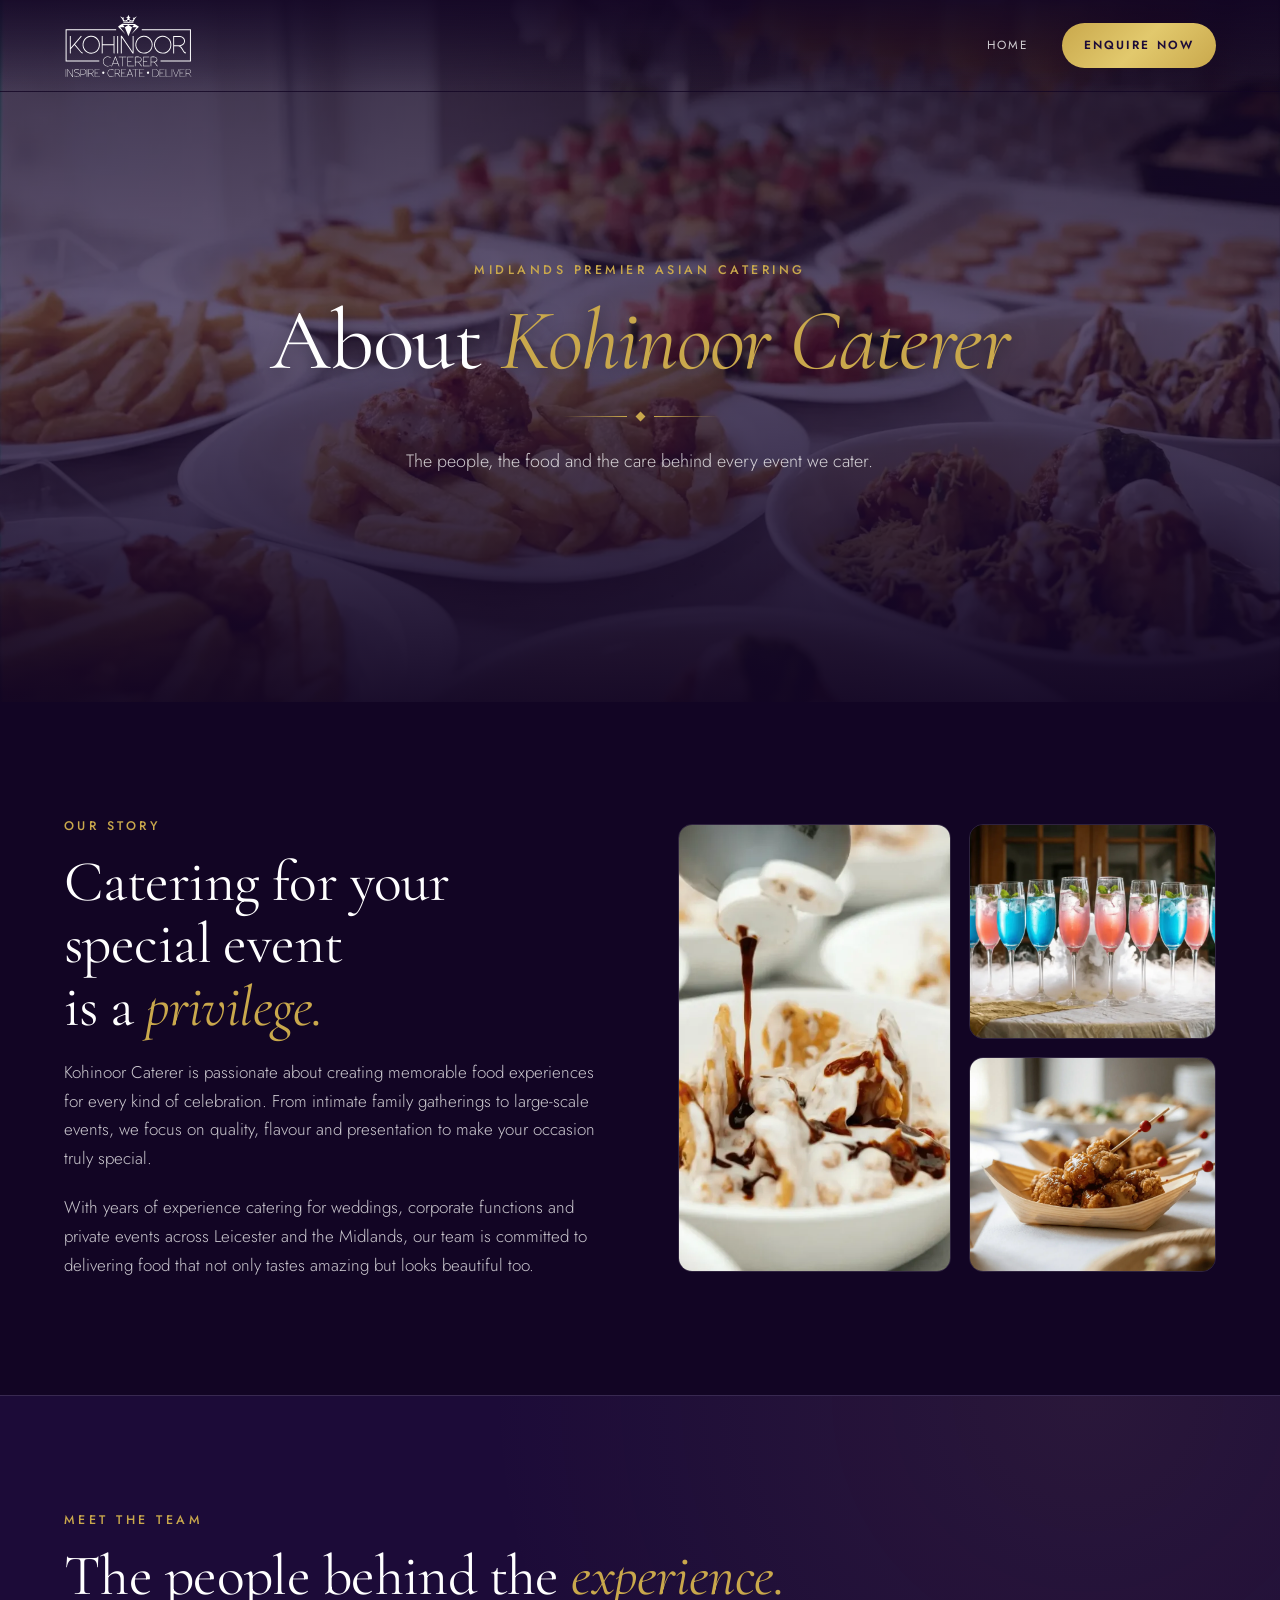
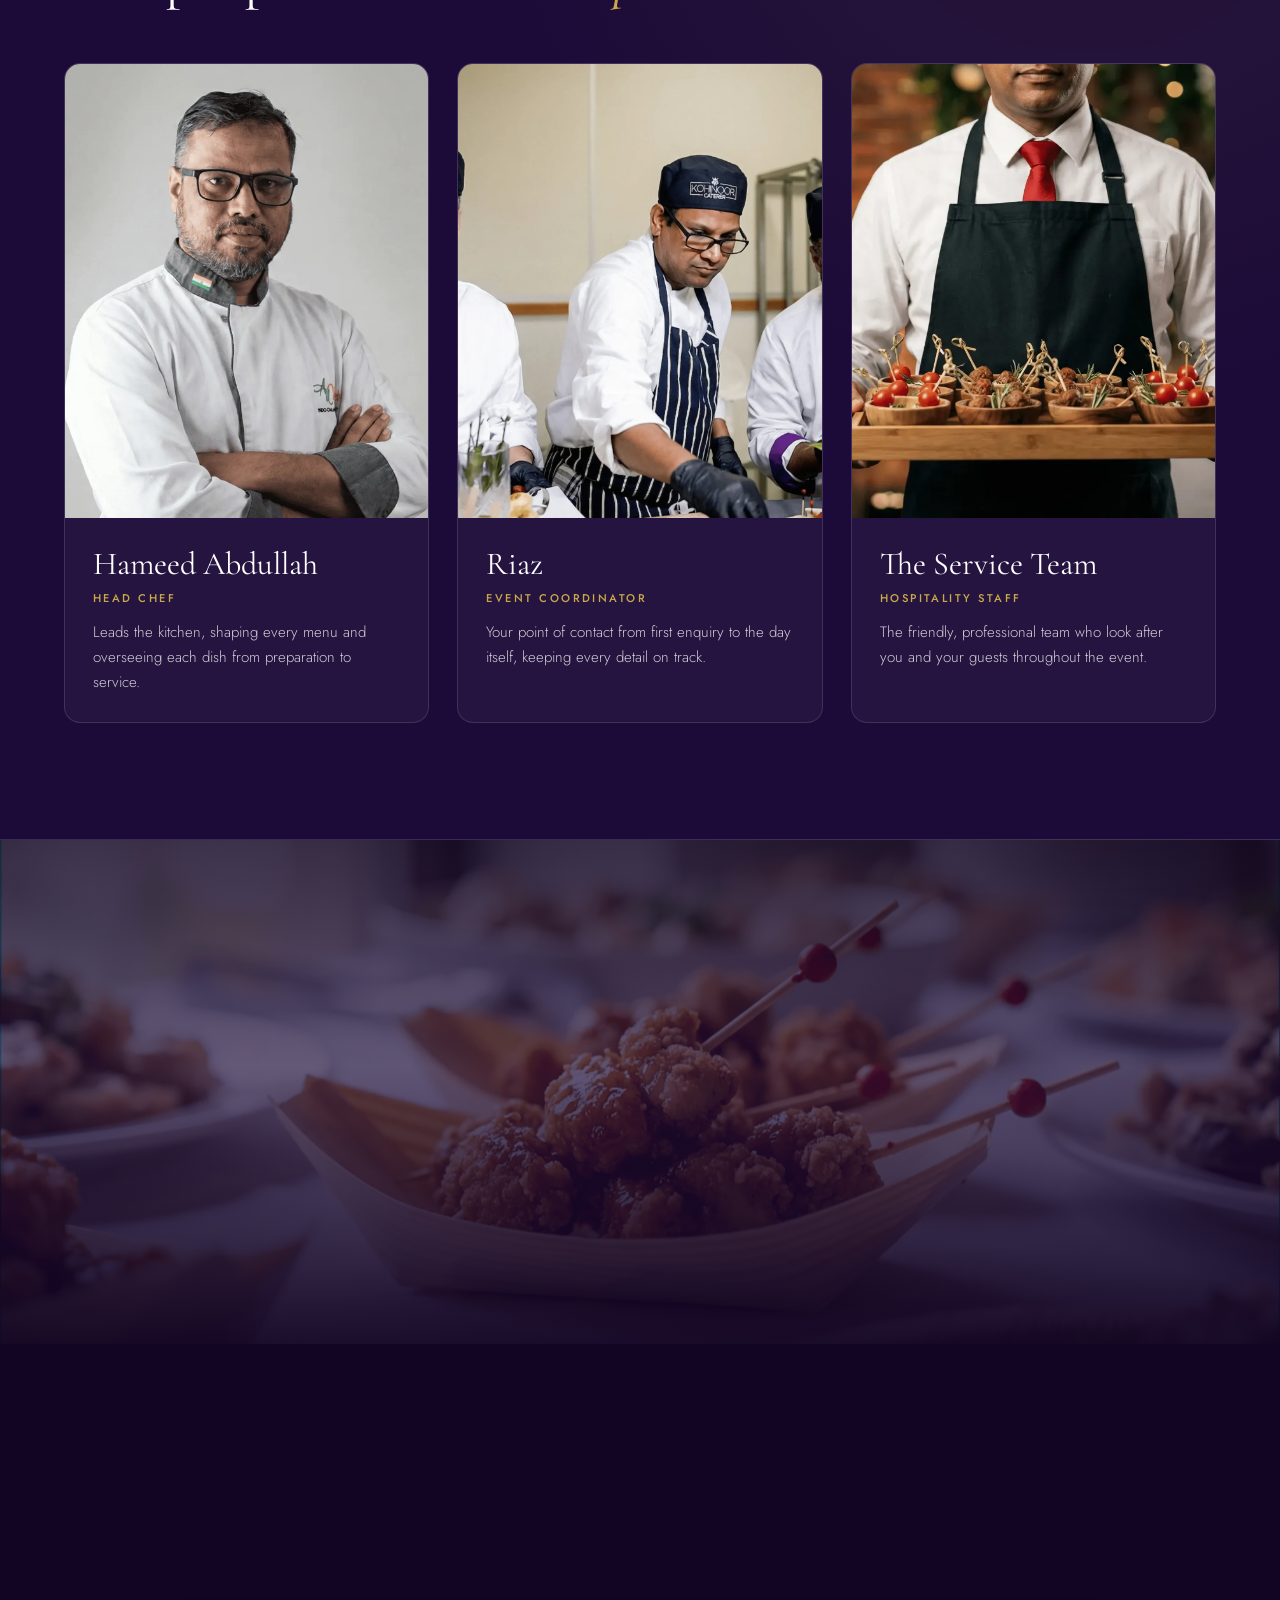
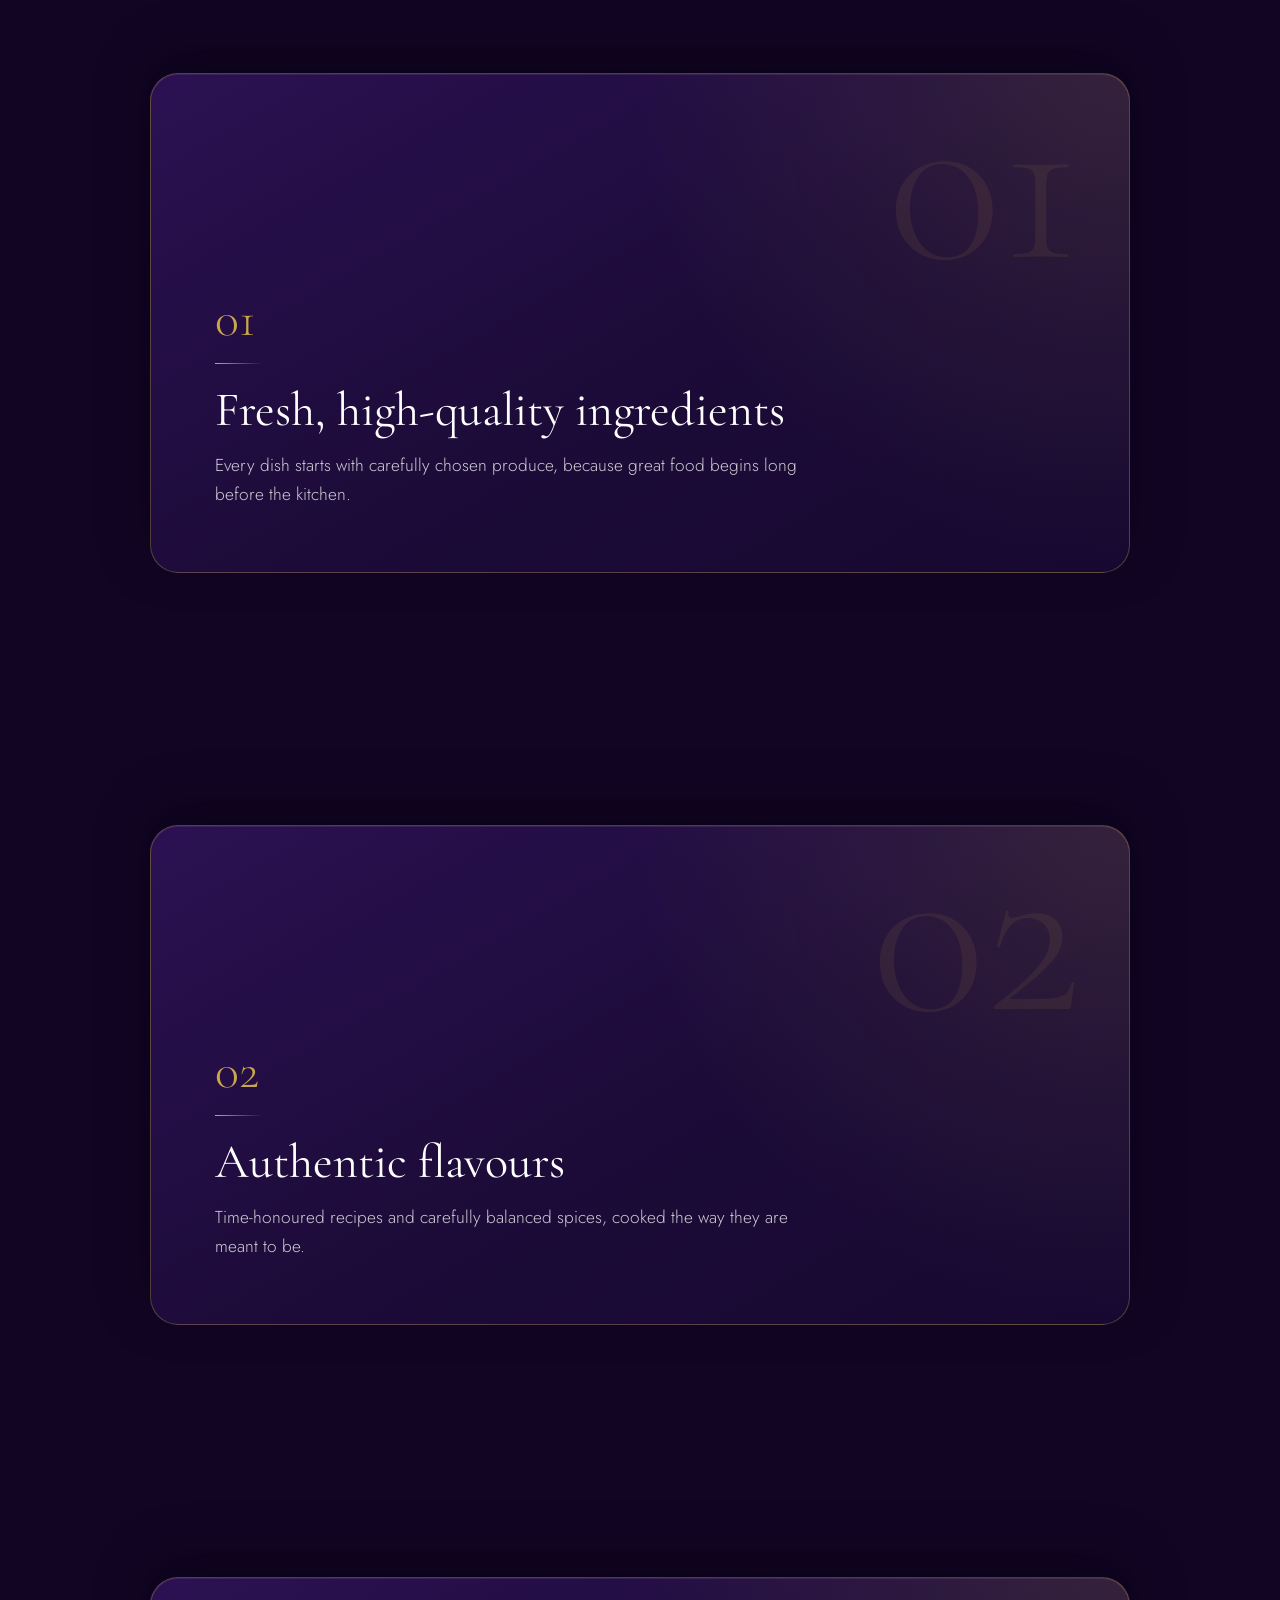
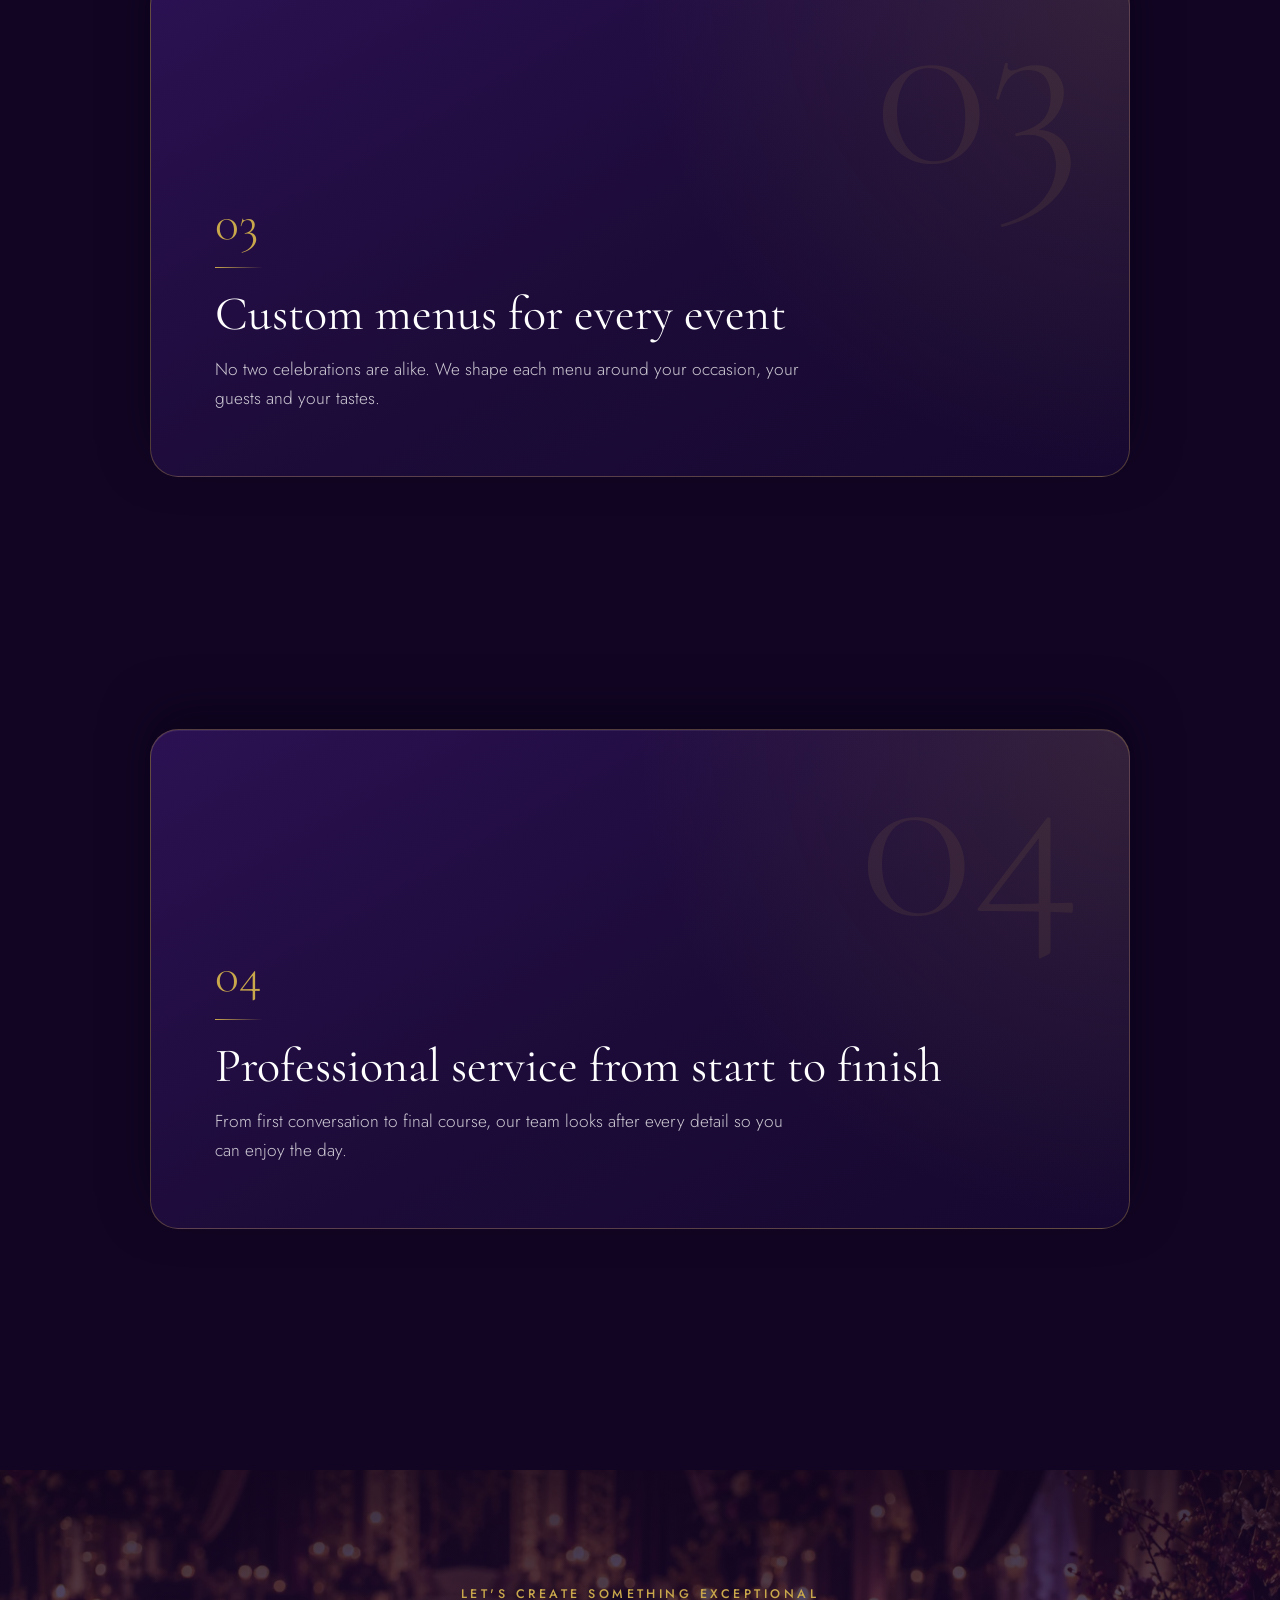
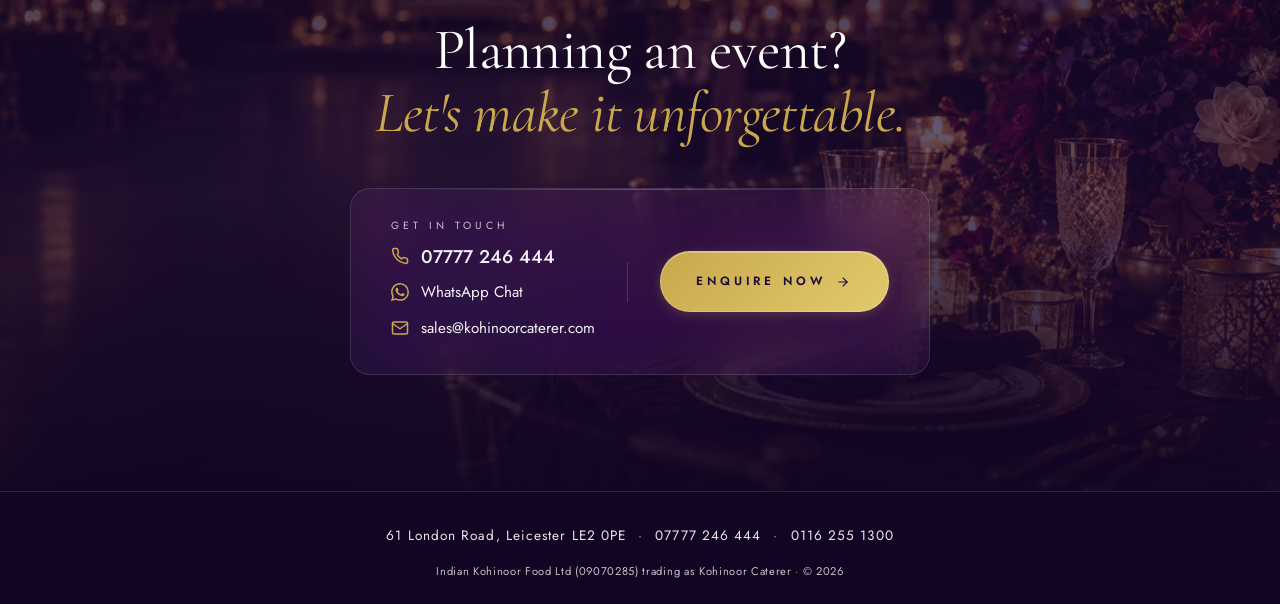
==== about.html @ 5268affe "Initial commit: Kohinoor Caterer site with About page Home holding page and About page, including th" ====
<!DOCTYPE html>
<html lang="en">

<head>
  <meta charset="UTF-8">
  <meta name="viewport" content="width=device-width, initial-scale=1.0, viewport-fit=cover">

  <!-- Primary Meta Tags -->
  <title>About Us — Kohinoor Caterer | Asian Catering in Leicester &amp; the Midlands</title>
  <meta name="description"
    content="Meet the team behind Kohinoor Caterer. Fresh ingredients, authentic flavours and professional service for weddings, private events and corporate functions across the Midlands.">
  <meta name="robots" content="index, follow">
  <meta name="theme-color" content="#1C0B38">
  <link rel="canonical" href="https://www.kohinoorcaterer.com/about.html">

  <!-- Open Graph / Social -->
  <meta property="og:title" content="About Us — Kohinoor Caterer">
  <meta property="og:description"
    content="Meet the team behind Kohinoor Caterer. Fresh ingredients, authentic flavours and professional service across the Midlands.">
  <meta property="og:type" content="website">
  <meta property="og:url" content="https://www.kohinoorcaterer.com/about.html">
  <meta property="og:image" content="https://www.kohinoorcaterer.com/assets/images/KC.png">
  <meta name="twitter:card" content="summary_large_image">

  <!-- Performance Hints -->
  <link rel="preconnect" href="https://fonts.googleapis.com">
  <link rel="preconnect" href="https://fonts.gstatic.com" crossorigin>
  <link rel="preload" href="assets/images/about/hero-buffet.webp" as="image">

  <!-- Fonts -->
  <link
    href="https://fonts.googleapis.com/css2?family=Cormorant+Garamond:ital,wght@0,300;0,400;0,500;1,300;1,400&family=Jost:wght@200;300;400;500;600&display=swap"
    rel="stylesheet">

  <!-- Favicon -->
  <link rel="icon" type="image/png" href="assets/images/KC.png">

  <!-- Stylesheet -->
  <link rel="stylesheet" href="assets/css/about.css?v=20260930-2">

  <!-- Scroll reveals only hide content when JS is available -->
  <script>document.documentElement.classList.add('js');</script>
</head>

<body>

  <a href="#main" class="skip-link">Skip to content</a>

  <!-- Header -->
  <header class="site-header">
    <a href="index.html" class="header-logo" aria-label="Kohinoor Caterer — Home">
      <img src="assets/images/KohinoorCaterer.svg" alt="Kohinoor Caterer" width="130" height="70">
    </a>
    <nav class="header-nav" aria-label="Primary">
      <a href="index.html" class="header-link">Home</a>
      <a href="#contact" class="header-cta">Enquire Now</a>
    </nav>
  </header>

  <main id="main">

    <!-- SECTION 1: Hero -->
    <section class="hero">
      <img class="section-bg" src="assets/images/about/hero-buffet.webp" alt="" width="1920" height="1072"
        fetchpriority="high">
      <div class="container hero-inner">
        <p class="eyebrow">Midlands Premier Asian Catering</p>
        <h1 class="hero-title">About <em>Kohinoor Caterer</em></h1>
        <div class="ornament" aria-hidden="true"><i></i><b></b><i></i></div>
        <p class="hero-lede">The people, the food and the care behind every event we cater.</p>
      </div>
    </section>

    <!-- SECTION 2: Our Story -->
    <section class="section story" aria-labelledby="story-title">
      <div class="container story-grid">
        <div class="story-copy reveal">
          <p class="eyebrow">Our Story</p>
          <h2 class="section-title" id="story-title">Catering for your special event is a <em>privilege.</em></h2>
          <p>
            Kohinoor Caterer is passionate about creating memorable food experiences for every kind of
            celebration. From intimate family gatherings to large-scale events, we focus on quality,
            flavour and presentation to make your occasion truly special.
          </p>
          <p>
            With years of experience catering for weddings, corporate functions and private events across
            Leicester and the Midlands, our team is committed to delivering food that not only tastes
            amazing but looks beautiful too.
          </p>
        </div>
        <div class="story-gallery reveal">
          <img class="gallery-tall" src="assets/images/about/dessert-service.webp"
            alt="Desserts being finished with sauce before service" width="1400" height="781" loading="lazy">
          <img src="assets/images/about/drinks-reception.webp"
            alt="Welcome drinks lined up for a reception" width="1200" height="670" loading="lazy">
          <img src="assets/images/IMG_4219-scaled.webp"
            alt="Canapés served in wooden boats" width="2560" height="1429" loading="lazy">
        </div>
      </div>
    </section>

    <!-- SECTION 3: Meet the Team -->
    <section class="section team" aria-labelledby="team-title">
      <div class="container">
        <div class="section-head reveal">
          <p class="eyebrow">Meet the Team</p>
          <h2 class="section-title" id="team-title">The people behind the <em>experience.</em></h2>
        </div>
        <ul class="team-grid">
          <li class="team-card reveal">
            <img src="assets/images/team/hameed-abdullah.webp" alt="Hameed Abdullah" width="1449" height="1418"
              loading="lazy">
            <div class="team-body">
              <h3>Hameed Abdullah</h3>
              <p class="team-role">Head Chef</p>
              <p>Leads the kitchen, shaping every menu and overseeing each dish from preparation to service.</p>
            </div>
          </li>
          <li class="team-card reveal">
            <img src="assets/images/team/riaz.webp" alt="Riaz with the kitchen team, plating canapés" width="2560"
              height="1429" loading="lazy">
            <div class="team-body">
              <h3>Riaz</h3>
              <p class="team-role">Event Coordinator</p>
              <p>Your point of contact from first enquiry to the day itself, keeping every detail on track.</p>
            </div>
          </li>
          <li class="team-card reveal">
            <img src="assets/images/team/service-team.webp" alt="A member of the service team carrying a tray of canapés"
              width="1400" height="781" loading="lazy">
            <div class="team-body">
              <h3>The Service Team</h3>
              <p class="team-role">Hospitality Staff</p>
              <p>The friendly, professional team who look after you and your guests throughout the event.</p>
            </div>
          </li>
        </ul>
      </div>
    </section>

    <!-- SECTION 4: Film Band -->
    <section class="film" aria-label="Our food">
      <video class="section-bg" muted loop playsinline preload="none" poster="assets/images/IMG_4219-scaled.webp"
        aria-hidden="true">
        <source src="assets/video/An-Najeebkohinoor-1.mp4" type="video/mp4">
      </video>
      <div class="container reveal">
        <p class="film-quote">Food that tastes amazing, and looks <em>beautiful</em> too.</p>
      </div>
    </section>

    <!-- SECTION 5: Our Philosophy -->
    <section class="section philosophy" aria-labelledby="philosophy-title">
      <div class="container">
        <div class="section-head reveal">
          <p class="eyebrow">Our Philosophy</p>
          <h2 class="section-title" id="philosophy-title">Four things we never <em>compromise</em> on.</h2>
        </div>
        <ol class="philosophy-stack">
          <li class="philosophy-card" data-num="01" style="--i: 0">
            <span class="philosophy-num" aria-hidden="true">01</span>
            <h3>Fresh, high-quality ingredients</h3>
            <p>Every dish starts with carefully chosen produce, because great food begins long before the kitchen.</p>
          </li>
          <li class="philosophy-card" data-num="02" style="--i: 1">
            <span class="philosophy-num" aria-hidden="true">02</span>
            <h3>Authentic flavours</h3>
            <p>Time-honoured recipes and carefully balanced spices, cooked the way they are meant to be.</p>
          </li>
          <li class="philosophy-card" data-num="03" style="--i: 2">
            <span class="philosophy-num" aria-hidden="true">03</span>
            <h3>Custom menus for every event</h3>
            <p>No two celebrations are alike. We shape each menu around your occasion, your guests and your tastes.</p>
          </li>
          <li class="philosophy-card" data-num="04" style="--i: 3">
            <span class="philosophy-num" aria-hidden="true">04</span>
            <h3>Professional service from start to finish</h3>
            <p>From first conversation to final course, our team looks after every detail so you can enjoy the day.</p>
          </li>
        </ol>
      </div>
    </section>

    <!-- SECTION 6: Call to Action -->
    <section class="cta" id="contact" aria-labelledby="cta-title">
      <img class="section-bg" src="assets/images/about/event-table.webp" alt="" width="1672" height="941"
        loading="lazy">
      <div class="container cta-inner reveal">
        <p class="eyebrow">Let's Create Something Exceptional</p>
        <h2 class="section-title" id="cta-title">Planning an event? <em>Let's make it unforgettable.</em></h2>

        <div class="cta-surface">
          <div class="cta-left">
            <span class="micro-label">GET IN TOUCH</span>
            <a href="tel:07777246444" class="cta-link cta-phone">
              <svg class="cta-icon" width="18" height="18" viewBox="0 0 24 24" fill="none" stroke="currentColor" stroke-width="2" stroke-linecap="round" stroke-linejoin="round" aria-hidden="true">
                <path d="M22 16.92v3a2 2 0 01-2.18 2 19.79 19.79 0 01-8.63-3.07 19.5 19.5 0 01-6-6 19.79 19.79 0 01-3.07-8.67A2 2 0 014.11 2h3a2 2 0 012 1.72 12.84 12.84 0 00.7 2.81 2 2 0 01-.45 2.11L8.09 9.91a16 16 0 006 6l1.27-1.27a2 2 0 012.11-.45 12.84 12.84 0 002.81.7A2 2 0 0122 16.92z"/>
              </svg>
              07777 246 444
            </a>
            <a href="https://wa.me/447777246444" target="_blank" rel="noopener noreferrer" class="cta-link">
              <svg class="cta-icon" width="18" height="18" viewBox="0 0 24 24" fill="currentColor" aria-hidden="true">
                <path d="M17.472 14.382c-.297-.149-1.758-.867-2.03-.967-.273-.099-.471-.148-.67.15-.197.297-.767.966-.94 1.164-.173.199-.347.223-.644.075-.297-.15-1.255-.463-2.39-1.475-.883-.788-1.48-1.761-1.653-2.059-.173-.297-.018-.458.13-.606.134-.133.298-.347.446-.52.149-.174.198-.298.298-.497.099-.198.05-.371-.025-.52-.075-.149-.669-1.612-.916-2.207-.242-.579-.487-.5-.669-.51-.173-.008-.371-.01-.57-.01-.198 0-.52.074-.792.372-.272.297-1.04 1.016-1.04 2.479 0 1.462 1.065 2.875 1.213 3.074.149.198 2.096 3.2 5.077 4.487.709.306 1.262.489 1.694.625.712.227 1.36.195 1.871.118.571-.085 1.758-.719 2.006-1.413.248-.694.248-1.289.173-1.413-.074-.124-.272-.198-.57-.347m-5.421 7.403h-.004a9.87 9.87 0 01-5.031-1.378l-.361-.214-3.741.982.998-3.648-.235-.374a9.86 9.86 0 01-1.51-5.26c.001-5.45 4.436-9.884 9.888-9.884 2.64 0 5.122 1.03 6.988 2.898a9.825 9.825 0 012.893 6.994c-.003 5.45-4.437 9.884-9.885 9.884m8.413-18.297A11.815 11.815 0 0012.05 0C5.495 0 .16 5.335.157 11.892c0 2.096.547 4.142 1.588 5.945L0 24l6.335-1.662c1.72.94 3.659 1.437 5.634 1.437h.005c6.558 0 11.897-5.335 11.9-11.894a11.83 11.83 0 00-3.481-8.413z"/>
              </svg>
              WhatsApp Chat
            </a>
            <a href="mailto:sales@kohinoorcaterer.com" class="cta-link cta-email">
              <svg class="cta-icon" width="18" height="18" viewBox="0 0 24 24" fill="none" stroke="currentColor" stroke-width="2" stroke-linecap="round" stroke-linejoin="round" aria-hidden="true">
                <path d="M4 4h16c1.1 0 2 .9 2 2v12c0 1.1-.9 2-2 2H4c-1.1 0-2-.9-2-2V6c0-1.1.9-2 2-2z"/>
                <polyline points="22,6 12,13 2,6"/>
              </svg>
              sales@kohinoorcaterer.com
            </a>
          </div>
          <div class="cta-separator"></div>
          <div class="cta-right">
            <a href="tel:07777246444" class="enquire-btn">
              Enquire Now
              <span class="btn-arrow">
                <svg viewBox="0 0 24 24" aria-hidden="true">
                  <line x1="5" y1="12" x2="19" y2="12" />
                  <polyline points="12 5 19 12 12 19" />
                </svg>
              </span>
            </a>
          </div>
        </div>
      </div>
    </section>

  </main>

  <!-- Footer -->
  <footer class="site-footer">
    <address class="contact-strip">
      <a href="https://maps.app.goo.gl/6rArb9ir4pgoaXaEA" target="_blank" rel="noopener">61 London Road, Leicester
        LE2 0PE</a>
      <span class="gold-dot" aria-hidden="true">·</span>
      <a href="tel:07777246444">07777 246 444</a>
      <span class="gold-dot" aria-hidden="true">·</span>
      <a href="tel:01162551300">0116 255 1300</a>
    </address>
    <p class="legal">
      Indian Kohinoor Food Ltd (09070285) trading as Kohinoor Caterer <span class="gold-dot" aria-hidden="true">·</span> &copy; 2026
    </p>
  </footer>

  <!-- App Script -->
  <script src="assets/js/about.js" defer></script>
</body>

</html>
---- assets/css/about.css ----
/* ═══════════════════════════════════════
   KOHINOOR CATERER — ABOUT PAGE
   Architecture: Fluid, normal document flow
   Shares tokens and CTA styling with style.css
   ═══════════════════════════════════════ */

:root {
  --purple: #1C0B38;
  --purple-deep: #120524;
  --gold: #C9A84C;
  --gold-light: #E2C96D;
  --white: #FFFFFF;
  --muted: rgba(255, 255, 255, 0.78);
  --hairline: rgba(255, 255, 255, 0.12);
  --sans: 'Jost', sans-serif;
  --serif: 'Cormorant Garamond', serif;

  --gutter: clamp(20px, 5vw, 64px);
  --section-space: clamp(64px, 9vw, 128px);
  --header-height: clamp(68px, 9vw, 92px);
}

*, *::before, *::after {
  margin: 0;
  padding: 0;
  box-sizing: border-box;
}

html {
  font-size: 16px;
  background-color: var(--purple-deep);
  scroll-behavior: smooth;
  scroll-padding-top: var(--header-height);
  -webkit-text-size-adjust: 100%;
}

body {
  font-family: var(--sans);
  font-weight: 300;
  line-height: 1.7;
  background-color: var(--purple-deep);
  color: var(--white);
  overflow-x: hidden;
  -webkit-font-smoothing: antialiased;
  -moz-osx-font-smoothing: grayscale;
}

img, video {
  display: block;
  max-width: 100%;
}

ul, ol {
  list-style: none;
}

a {
  color: inherit;
  text-decoration: none;
}

a:focus-visible {
  border-radius: 4px;
  outline: 2px solid var(--gold);
  outline-offset: 4px;
}

.gold-dot {
  color: var(--gold);
}

.skip-link {
  position: fixed;
  top: 8px;
  left: 8px;
  z-index: 100;
  padding: 10px 16px;
  background: var(--gold);
  color: var(--purple-deep);
  font-weight: 500;
  border-radius: 6px;
  transform: translateY(-200%);
}
.skip-link:focus {
  transform: none;
}

/* ═══════════════════════════════════════
   SHARED BUILDING BLOCKS
   ═══════════════════════════════════════ */

.container {
  width: 100%;
  max-width: calc(1180px + var(--gutter) * 2);
  margin-inline: auto;
  padding-inline: max(var(--gutter), env(safe-area-inset-left)) max(var(--gutter), env(safe-area-inset-right));
}

.section {
  padding-block: var(--section-space);
}

.eyebrow {
  font-weight: 500;
  font-size: clamp(0.66rem, 0.6rem + 0.25vw, 0.78rem);
  line-height: 1.6;
  letter-spacing: 0.28em;
  text-transform: uppercase;
  color: var(--gold);
}

.section-title {
  font-family: var(--serif);
  font-weight: 400;
  font-size: clamp(2rem, 1.3rem + 3vw, 3.6rem);
  line-height: 1.08;
  letter-spacing: -0.01em;
  margin-top: 14px;
  text-wrap: balance;
}
.section-title em,
.hero-title em,
.film-quote em {
  font-style: italic;
  color: var(--gold);
}

.section-head {
  max-width: 720px;
  margin-bottom: clamp(32px, 5vw, 56px);
}

/* Full-bleed media sitting behind a section's content */
.section-bg {
  position: absolute;
  inset: 0;
  z-index: -2;
  width: 100%;
  height: 100%;
  object-fit: cover;
}

.ornament {
  display: flex;
  justify-content: center;
  align-items: center;
  gap: 10px;
}
.ornament i {
  width: 64px;
  height: 1px;
  background: linear-gradient(90deg, transparent, var(--gold));
}
.ornament i:last-child {
  background: linear-gradient(90deg, var(--gold), transparent);
}
.ornament b {
  width: 7px;
  height: 7px;
  background: var(--gold);
  transform: rotate(45deg);
}

/* Scroll reveal — content is only hidden when JS is running */
.js .reveal {
  opacity: 0;
  transform: translateY(24px);
  transition: opacity 0.8s ease, transform 0.8s cubic-bezier(0.22, 0.61, 0.36, 1);
}
.js .reveal.is-visible {
  opacity: 1;
  transform: none;
}
.team-card:nth-child(2) { transition-delay: 0.1s; }
.team-card:nth-child(3) { transition-delay: 0.2s; }

/* ═══════════════════════════════════════
   HEADER
   ═══════════════════════════════════════ */

.site-header {
  position: fixed;
  top: 0;
  left: 0;
  z-index: 50;
  width: 100%;
  height: var(--header-height);
  padding-inline: max(var(--gutter), env(safe-area-inset-left)) max(var(--gutter), env(safe-area-inset-right));
  display: flex;
  align-items: center;
  justify-content: space-between;
  gap: 16px;
  background: linear-gradient(rgba(18, 5, 36, 0.8), transparent);
  border-bottom: 1px solid transparent;
  transition: background-color 0.4s ease, border-color 0.4s ease;
}
.site-header.scrolled {
  background-color: rgba(18, 5, 36, 0.92);
  border-bottom-color: var(--hairline);
  -webkit-backdrop-filter: blur(12px);
  backdrop-filter: blur(12px);
}

.header-logo {
  flex-shrink: 0;
}
.header-logo img {
  width: auto;
  height: calc(var(--header-height) - 24px);
  filter: brightness(0) invert(1);
}

.header-nav {
  display: flex;
  align-items: center;
  gap: clamp(14px, 3vw, 32px);
}

.header-link,
.header-cta {
  font-size: clamp(0.64rem, 0.58rem + 0.25vw, 0.74rem);
  letter-spacing: 0.18em;
  text-transform: uppercase;
  white-space: nowrap;
}

.header-link {
  font-weight: 400;
  color: rgba(255, 255, 255, 0.8);
  padding-block: 12px;
  transition: color 0.3s ease;
}
.header-link:hover {
  color: var(--gold);
}

.header-cta {
  font-weight: 600;
  padding: 12px clamp(14px, 2vw, 22px);
  border-radius: 30px;
  background: linear-gradient(135deg, var(--gold) 0%, var(--gold-light) 50%, var(--gold) 100%);
  color: var(--purple);
  transition: transform 0.3s ease, box-shadow 0.3s ease;
}
.header-cta:hover {
  transform: translateY(-2px);
  box-shadow: 0 8px 24px rgba(201, 168, 76, 0.25);
}

/* ═══════════════════════════════════════
   SECTION 1: HERO
   ═══════════════════════════════════════ */

.hero {
  position: relative;
  isolation: isolate;
  min-height: clamp(440px, 78svh, 820px);
  padding-block: calc(var(--header-height) + 40px) clamp(48px, 8vw, 96px);
  display: grid;
  place-items: center;
  text-align: center;
  overflow: hidden;
}
.hero::after,
.film::after,
.cta::after {
  content: '';
  position: absolute;
  inset: 0;
  z-index: -1;
  background: linear-gradient(
    180deg,
    rgba(18, 5, 36, 0.82) 0%,
    rgba(28, 11, 56, 0.68) 45%,
    rgba(18, 5, 36, 0.96) 100%
  );
}

.hero-title {
  font-family: var(--serif);
  font-weight: 400;
  font-size: clamp(2.5rem, 1.4rem + 5.4vw, 5.4rem);
  line-height: 1.02;
  letter-spacing: -0.015em;
  margin-block: 16px 28px;
  text-shadow: 0 4px 16px rgba(0, 0, 0, 0.4);
  text-wrap: balance;
}

.hero-lede {
  max-width: 34em;
  margin: 26px auto 0;
  font-size: clamp(0.95rem, 0.88rem + 0.35vw, 1.12rem);
  color: var(--muted);
}

/* ═══════════════════════════════════════
   SECTION 2: OUR STORY
   ═══════════════════════════════════════ */

.story-grid {
  display: grid;
  gap: clamp(40px, 6vw, 88px);
  align-items: center;
}

.story-copy p:not(.eyebrow) {
  max-width: 34em;
  margin-top: 20px;
  font-size: clamp(0.95rem, 0.9rem + 0.25vw, 1.06rem);
  color: var(--muted);
}

.story-gallery {
  display: grid;
  grid-template-columns: 1.1fr 1fr;
  grid-template-rows: 1fr 1fr;
  gap: clamp(10px, 1.6vw, 18px);
  aspect-ratio: 6 / 5;
  width: 100%;
  max-width: 620px;
  margin-inline: auto;
}
.story-gallery img {
  width: 100%;
  height: 100%;
  min-height: 0;
  object-fit: cover;
  border-radius: 14px;
  border: 1px solid var(--hairline);
}
.story-gallery .gallery-tall {
  grid-row: span 2;
}

@media (min-width: 900px) {
  .story-grid {
    grid-template-columns: minmax(0, 1fr) minmax(0, 1fr);
  }
  .story-gallery {
    margin-inline: 0 auto;
    justify-self: end;
  }
}

/* ═══════════════════════════════════════
   SECTION 3: MEET THE TEAM
   ═══════════════════════════════════════ */

.team {
  background:
    radial-gradient(circle at 85% 0%, rgba(201, 168, 76, 0.08), transparent 40%),
    var(--purple);
  border-block: 1px solid var(--hairline);
}

.team-grid {
  display: grid;
  gap: clamp(16px, 2.4vw, 28px);
  max-width: 440px;
  margin-inline: auto;
}

.team-card {
  display: flex;
  flex-direction: column;
  background: rgba(255, 255, 255, 0.04);
  border: 1px solid var(--hairline);
  border-radius: 16px;
  overflow: hidden;
}
.team-card img {
  width: 100%;
  height: auto;
  aspect-ratio: 4 / 3;
  object-fit: cover;
  object-position: center 22%;
}

.team-body {
  padding: clamp(18px, 2.4vw, 28px);
}
.team-body h3 {
  font-family: var(--serif);
  font-weight: 400;
  font-size: clamp(1.5rem, 1.2rem + 1vw, 2rem);
  line-height: 1.15;
}
.team-role {
  margin-top: 6px;
  font-weight: 500;
  font-size: 0.7rem;
  letter-spacing: 0.22em;
  text-transform: uppercase;
  color: var(--gold);
}
.team-body p:last-child {
  margin-top: 12px;
  font-size: 0.94rem;
  line-height: 1.65;
  color: var(--muted);
}

@media (min-width: 760px) {
  .team-grid {
    grid-template-columns: repeat(3, minmax(0, 1fr));
    max-width: none;
  }
  .team-card img {
    aspect-ratio: 4 / 5;
  }
}

/* ═══════════════════════════════════════
   SECTION 4: FILM BAND
   ═══════════════════════════════════════ */

.film {
  position: relative;
  isolation: isolate;
  min-height: clamp(300px, 56svh, 600px);
  padding-block: clamp(56px, 8vw, 96px);
  display: grid;
  place-items: center;
  text-align: center;
  overflow: hidden;
}

.film-quote {
  max-width: 17em;
  margin-inline: auto;
  font-family: var(--serif);
  font-weight: 300;
  font-size: clamp(1.8rem, 1.1rem + 3.2vw, 3.8rem);
  line-height: 1.12;
  text-shadow: 0 4px 16px rgba(0, 0, 0, 0.45);
  text-wrap: balance;
}

/* ═══════════════════════════════════════
   SECTION 5: OUR PHILOSOPHY
   ═══════════════════════════════════════ */

/* Stacked cards: each card pins below the header while the next one
   slides up over it. Pinning is pure CSS sticky; about.js only adds the
   depth (scale + dim) on the cards underneath. */
.philosophy-stack {
  --card-height: clamp(300px, 58svh, 500px);
  --card-peek: 14px;
  max-width: 980px;
  margin-inline: auto;
  padding-bottom: 14svh; /* Holds the final card briefly before release */
}

.philosophy-card {
  position: sticky;
  top: calc(
    var(--header-height)
    + (100svh - var(--header-height) - var(--card-height)) / 2
    - var(--card-peek) * 1.5
    + var(--i) * var(--card-peek)
  );
  min-height: var(--card-height);
  margin-bottom: 28svh;
  padding: clamp(26px, 5vw, 64px);
  display: flex;
  flex-direction: column;
  justify-content: flex-end;
  overflow: hidden;
  isolation: isolate;
  background:
    radial-gradient(circle at 100% 0%, rgba(201, 168, 76, 0.14), transparent 45%),
    linear-gradient(150deg, #2B1152 0%, var(--purple) 55%, #160830 100%);
  border: 1px solid rgba(201, 168, 76, 0.32);
  border-radius: clamp(18px, 2.4vw, 28px);
  box-shadow:
    0 -18px 48px rgba(8, 2, 18, 0.55),
    inset 0 1px 0 rgba(255, 255, 255, 0.08);
  transform: scale(var(--scale, 1));
  transform-origin: center top;
}
.philosophy-card:last-child {
  margin-bottom: 0;
}

/* Oversized numeral watermark */
.philosophy-card::before {
  content: attr(data-num);
  position: absolute;
  z-index: -1;
  top: clamp(-18px, -1vw, -6px);
  right: clamp(16px, 4vw, 48px);
  font-family: var(--serif);
  font-weight: 300;
  font-size: clamp(7rem, 4rem + 14vw, 15rem);
  line-height: 1;
  color: rgba(201, 168, 76, 0.09);
  pointer-events: none;
}

/* Dims a card as later cards stack on top of it */
.philosophy-card::after {
  content: '';
  position: absolute;
  inset: 0;
  background: var(--purple-deep);
  opacity: var(--dim, 0);
  pointer-events: none;
}

.philosophy-num {
  display: block;
  font-family: var(--serif);
  font-weight: 300;
  font-size: clamp(2.4rem, 2rem + 1.4vw, 3.2rem);
  line-height: 1;
  color: var(--gold);
}
.philosophy-num::after {
  content: '';
  display: block;
  width: 48px;
  height: 1px;
  margin-top: 18px;
  background: linear-gradient(90deg, var(--gold), transparent);
}
.philosophy-card h3 {
  max-width: 16em;
  margin-top: 20px;
  font-family: var(--serif);
  font-weight: 400;
  font-size: clamp(1.7rem, 1.1rem + 2.6vw, 3rem);
  line-height: 1.1;
  text-wrap: balance;
}
.philosophy-card p {
  max-width: 34em;
  margin-top: 14px;
  font-size: clamp(0.95rem, 0.9rem + 0.25vw, 1.08rem);
  line-height: 1.65;
  color: var(--muted);
}

/* Short viewports and reduced motion: plain stacked cards, no pinning */
@media (max-height: 520px), (prefers-reduced-motion: reduce) {
  .philosophy-stack {
    padding-bottom: 0;
  }
  .philosophy-card {
    position: relative;
    top: auto;
    min-height: 0;
    margin-bottom: 20px;
    transform: none;
    box-shadow: inset 0 1px 0 rgba(255, 255, 255, 0.08);
  }
  .philosophy-card::after {
    display: none;
  }
}

/* ═══════════════════════════════════════
   SECTION 6: CALL TO ACTION
   ═══════════════════════════════════════ */

.cta {
  position: relative;
  isolation: isolate;
  padding-block: var(--section-space);
  text-align: center;
  overflow: hidden;
}

.cta-inner {
  display: flex;
  flex-direction: column;
  align-items: center;
}
.cta .section-title {
  max-width: 16em;
  margin-bottom: clamp(28px, 4vw, 44px);
}
.cta .section-title em {
  display: block;
}

/* Liquid glass surface — mirrors the home page CTA */
.cta-surface {
  background: rgba(255, 255, 255, 0.04);
  -webkit-backdrop-filter: blur(24px) saturate(180%);
  backdrop-filter: blur(24px) saturate(180%);
  border: 0.5px solid rgba(255, 255, 255, 0.12);
  border-radius: 20px;
  padding: 28px 40px;
  display: flex;
  align-items: center;
  gap: 32px;
  position: relative;
  overflow: hidden;
  max-width: 100%;
}
.cta-surface::before {
  content: '';
  position: absolute;
  top: 0;
  left: 10%;
  width: 80%;
  height: 1px;
  background: linear-gradient(90deg, transparent, rgba(255, 255, 255, 0.25), transparent);
}

.cta-left {
  display: flex;
  flex-direction: column;
  align-items: flex-start;
  text-align: left;
  min-width: 0;
}
.micro-label {
  font-weight: 400;
  font-size: 0.65rem;
  letter-spacing: 0.38em;
  color: rgba(255, 255, 255, 0.75);
  margin-bottom: 4px;
}
.cta-link {
  font-weight: 400;
  font-size: 0.95rem;
  color: rgba(255, 255, 255, 0.95);
  display: flex;
  align-items: center;
  gap: 12px;
  min-height: 36px;
  max-width: 100%;
  overflow-wrap: anywhere;
  transition: color 0.3s cubic-bezier(0.4, 0, 0.2, 1);
}
.cta-phone {
  font-size: 1.15rem;
  font-weight: 500;
}
.cta-icon {
  flex: 0 0 18px;
  width: 18px;
  height: 18px;
  color: var(--gold);
  transition: transform 0.3s ease;
}
.cta-link:hover {
  color: var(--gold);
}
.cta-link:hover .cta-icon {
  transform: scale(1.15) rotate(5deg);
}

.cta-separator {
  flex-shrink: 0;
  width: 1px;
  height: 40px;
  background: rgba(255, 255, 255, 0.15);
}

.enquire-btn {
  background: linear-gradient(135deg, var(--gold) 0%, var(--gold-light) 50%, var(--gold) 100%);
  background-size: 200% 200%;
  color: var(--purple);
  font-weight: 600;
  font-size: 0.75rem;
  letter-spacing: 0.32em;
  text-transform: uppercase;
  white-space: nowrap;
  padding: 1.2rem 2.4rem 1.2rem 2.2rem;
  border-radius: 30px;
  display: inline-flex;
  align-items: center;
  gap: 10px;
  border: 1px solid rgba(255, 255, 255, 0.2);
  box-shadow:
    0 2px 8px rgba(201, 168, 76, 0.15),
    0 4px 16px rgba(201, 168, 76, 0.1),
    inset 0 1px 0 rgba(255, 255, 255, 0.25);
  transition:
    box-shadow 0.5s cubic-bezier(0.25, 0.46, 0.45, 0.94),
    transform 0.5s cubic-bezier(0.25, 0.46, 0.45, 0.94),
    background-position 0.6s ease;
}
.enquire-btn .btn-arrow {
  display: inline-flex;
  transition: transform 0.4s cubic-bezier(0.34, 1.56, 0.64, 1);
}
.enquire-btn .btn-arrow svg {
  width: 14px;
  height: 14px;
  fill: none;
  stroke: var(--purple);
  stroke-width: 2;
  stroke-linecap: round;
  stroke-linejoin: round;
}
.enquire-btn:hover {
  transform: translateY(-3px) scale(1.02);
  background-position: 100% 0;
  box-shadow:
    0 4px 12px rgba(201, 168, 76, 0.25),
    0 8px 25px rgba(201, 168, 76, 0.2),
    0 16px 48px rgba(201, 168, 76, 0.15),
    inset 0 1px 0 rgba(255, 255, 255, 0.3);
}
.enquire-btn:hover .btn-arrow {
  transform: translateX(4px);
}

@media (max-width: 767px) {
  .cta-surface {
    flex-direction: column;
    width: 100%;
    max-width: 400px;
    padding: 28px 20px;
    gap: 22px;
  }
  .cta-left {
    align-items: center;
    text-align: center;
  }
  .cta-separator {
    width: 60px;
    height: 1px;
  }
}

/* ═══════════════════════════════════════
   FOOTER
   ═══════════════════════════════════════ */

.site-footer {
  padding: 28px max(var(--gutter), env(safe-area-inset-right)) calc(24px + env(safe-area-inset-bottom)) max(var(--gutter), env(safe-area-inset-left));
  text-align: center;
  border-top: 1px solid var(--hairline);
}

.contact-strip {
  font-style: normal;
  font-weight: 400;
  font-size: 0.85rem;
  letter-spacing: 0.08em;
  color: rgba(255, 255, 255, 0.9);
  display: flex;
  flex-wrap: wrap;
  align-items: center;
  justify-content: center;
  gap: 6px 12px;
}
.contact-strip a {
  padding-block: 4px;
  transition: color 0.2s ease;
}
.contact-strip a:hover {
  color: var(--gold);
}

.legal {
  margin-top: 12px;
  font-weight: 400;
  font-size: 0.7rem;
  line-height: 1.5;
  letter-spacing: 0.06em;
  color: rgba(255, 255, 255, 0.75);
}

@media (max-width: 599px) {
  .contact-strip {
    flex-direction: column;
  }
  .contact-strip .gold-dot {
    display: none;
  }
}

@media (prefers-reduced-motion: reduce) {
  *, *::before, *::after {
    animation-duration: 0.01ms !important;
    animation-iteration-count: 1 !important;
    transition-duration: 0.01ms !important;
    scroll-behavior: auto !important;
  }
}
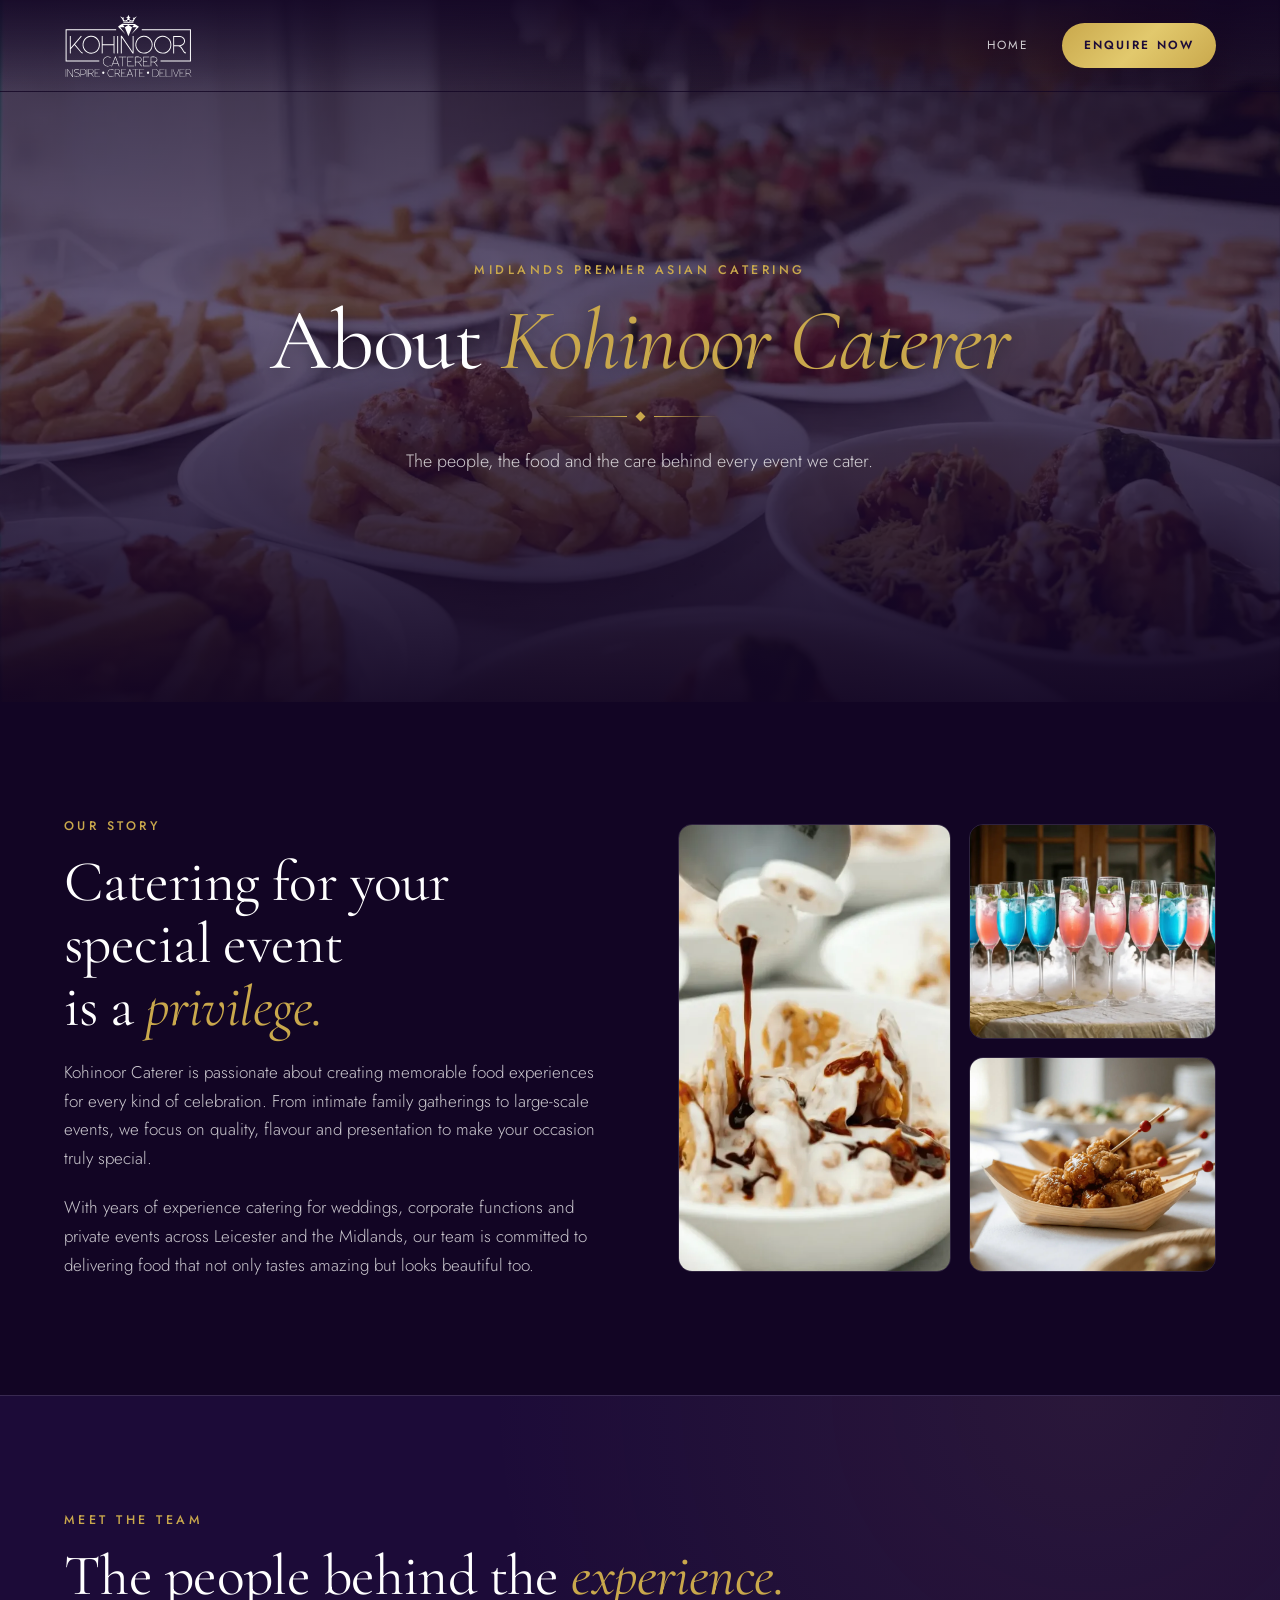
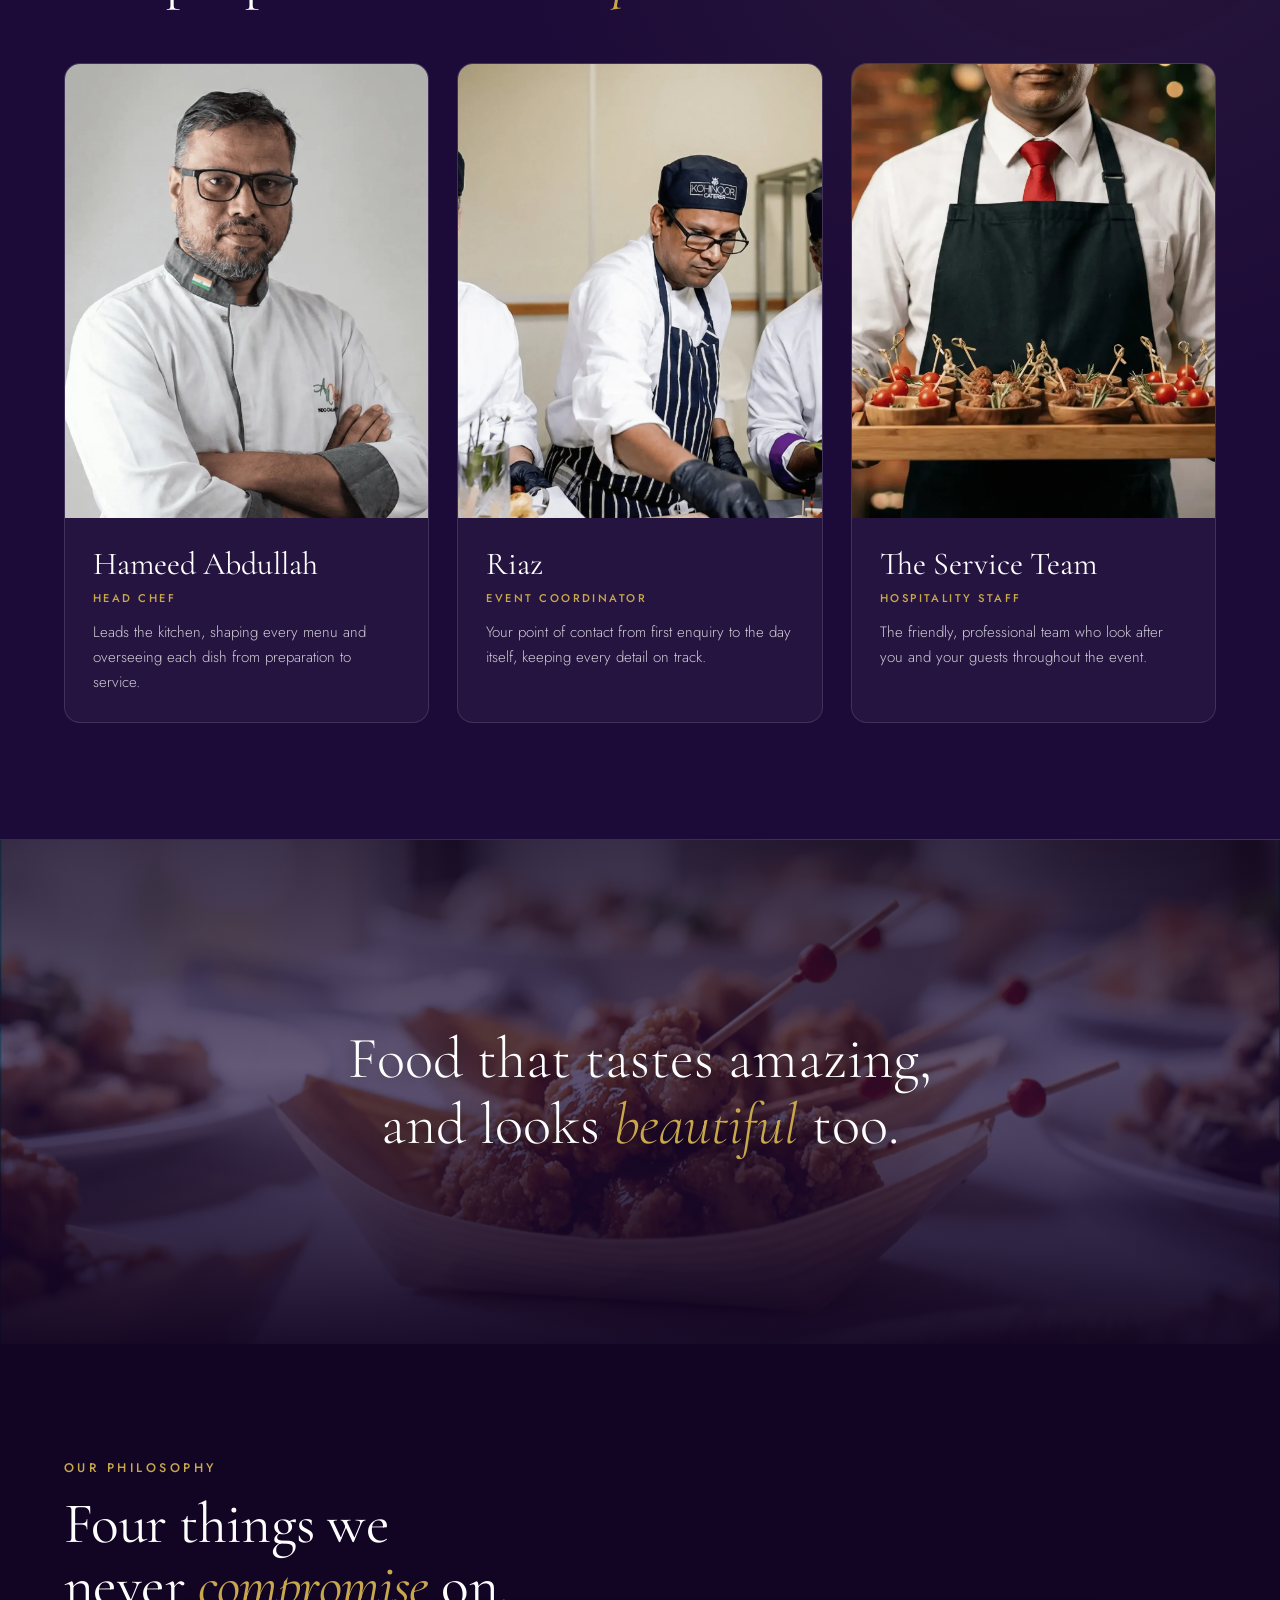
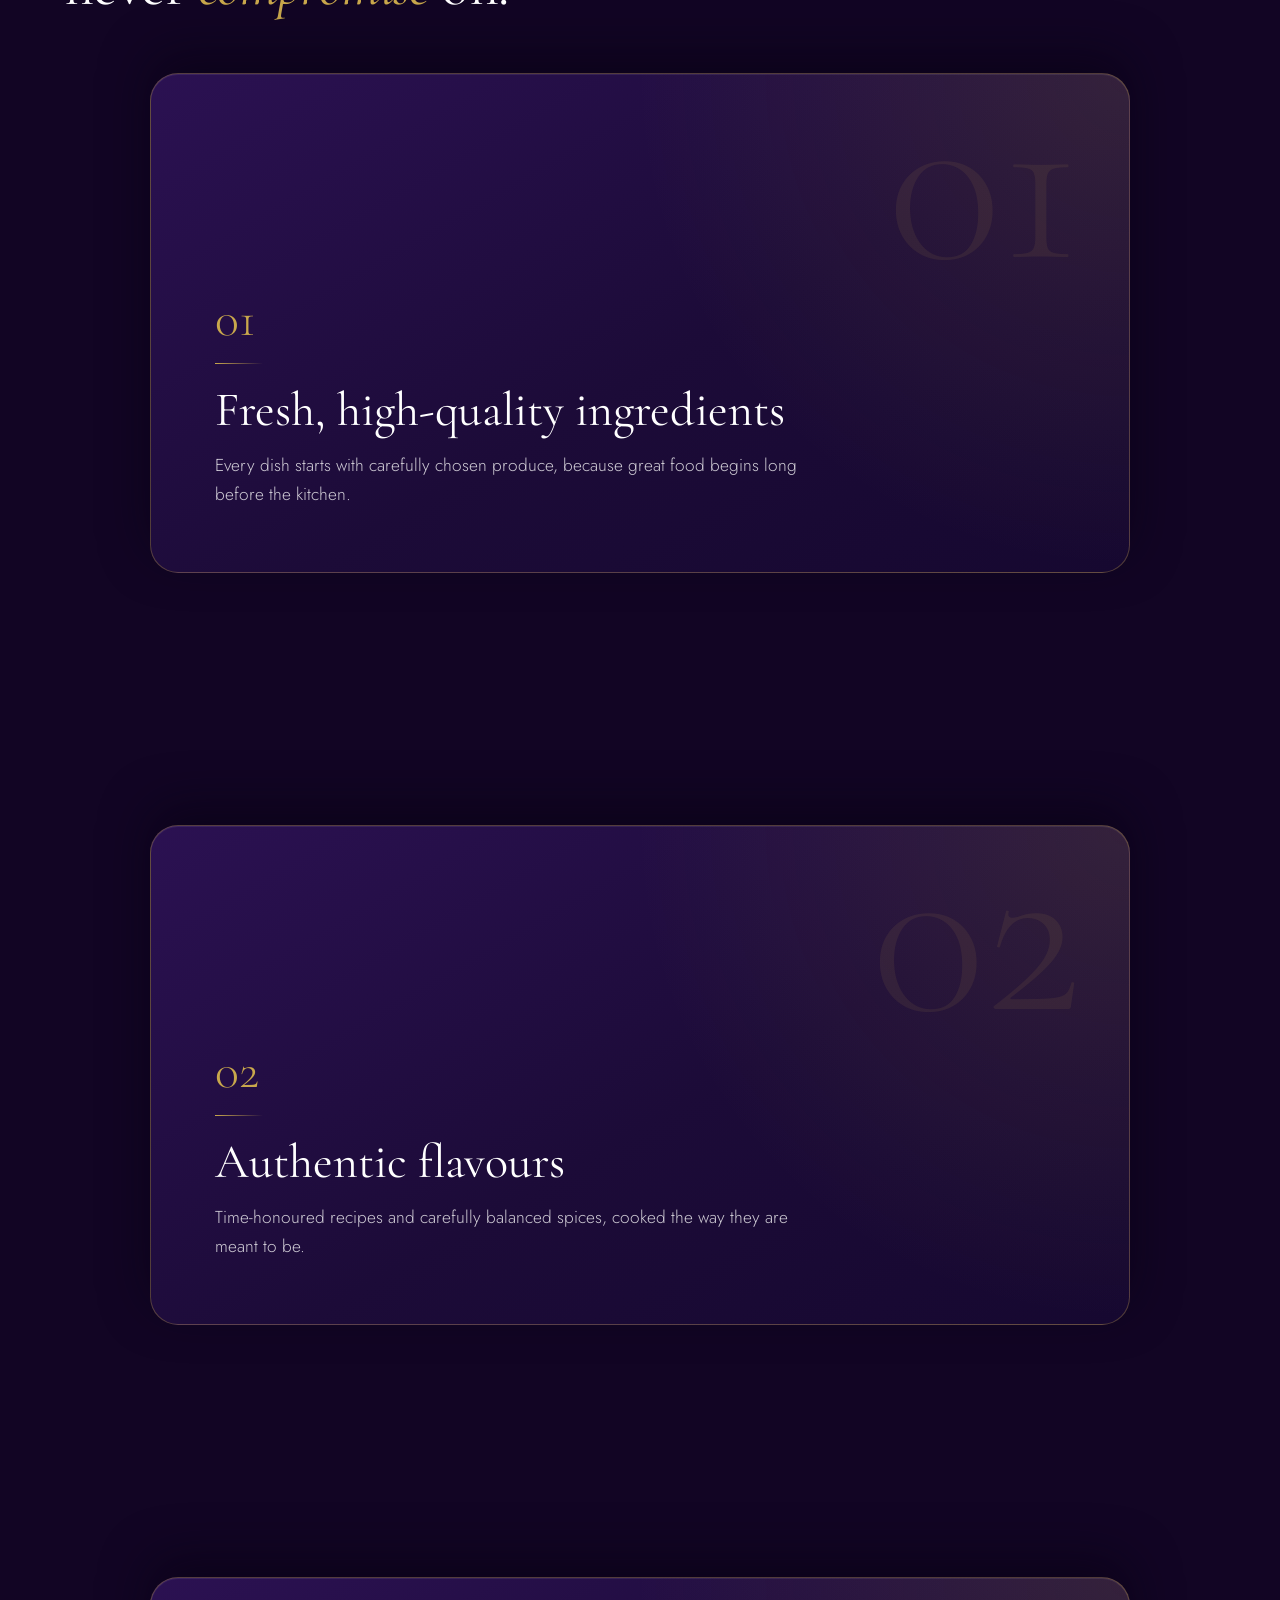
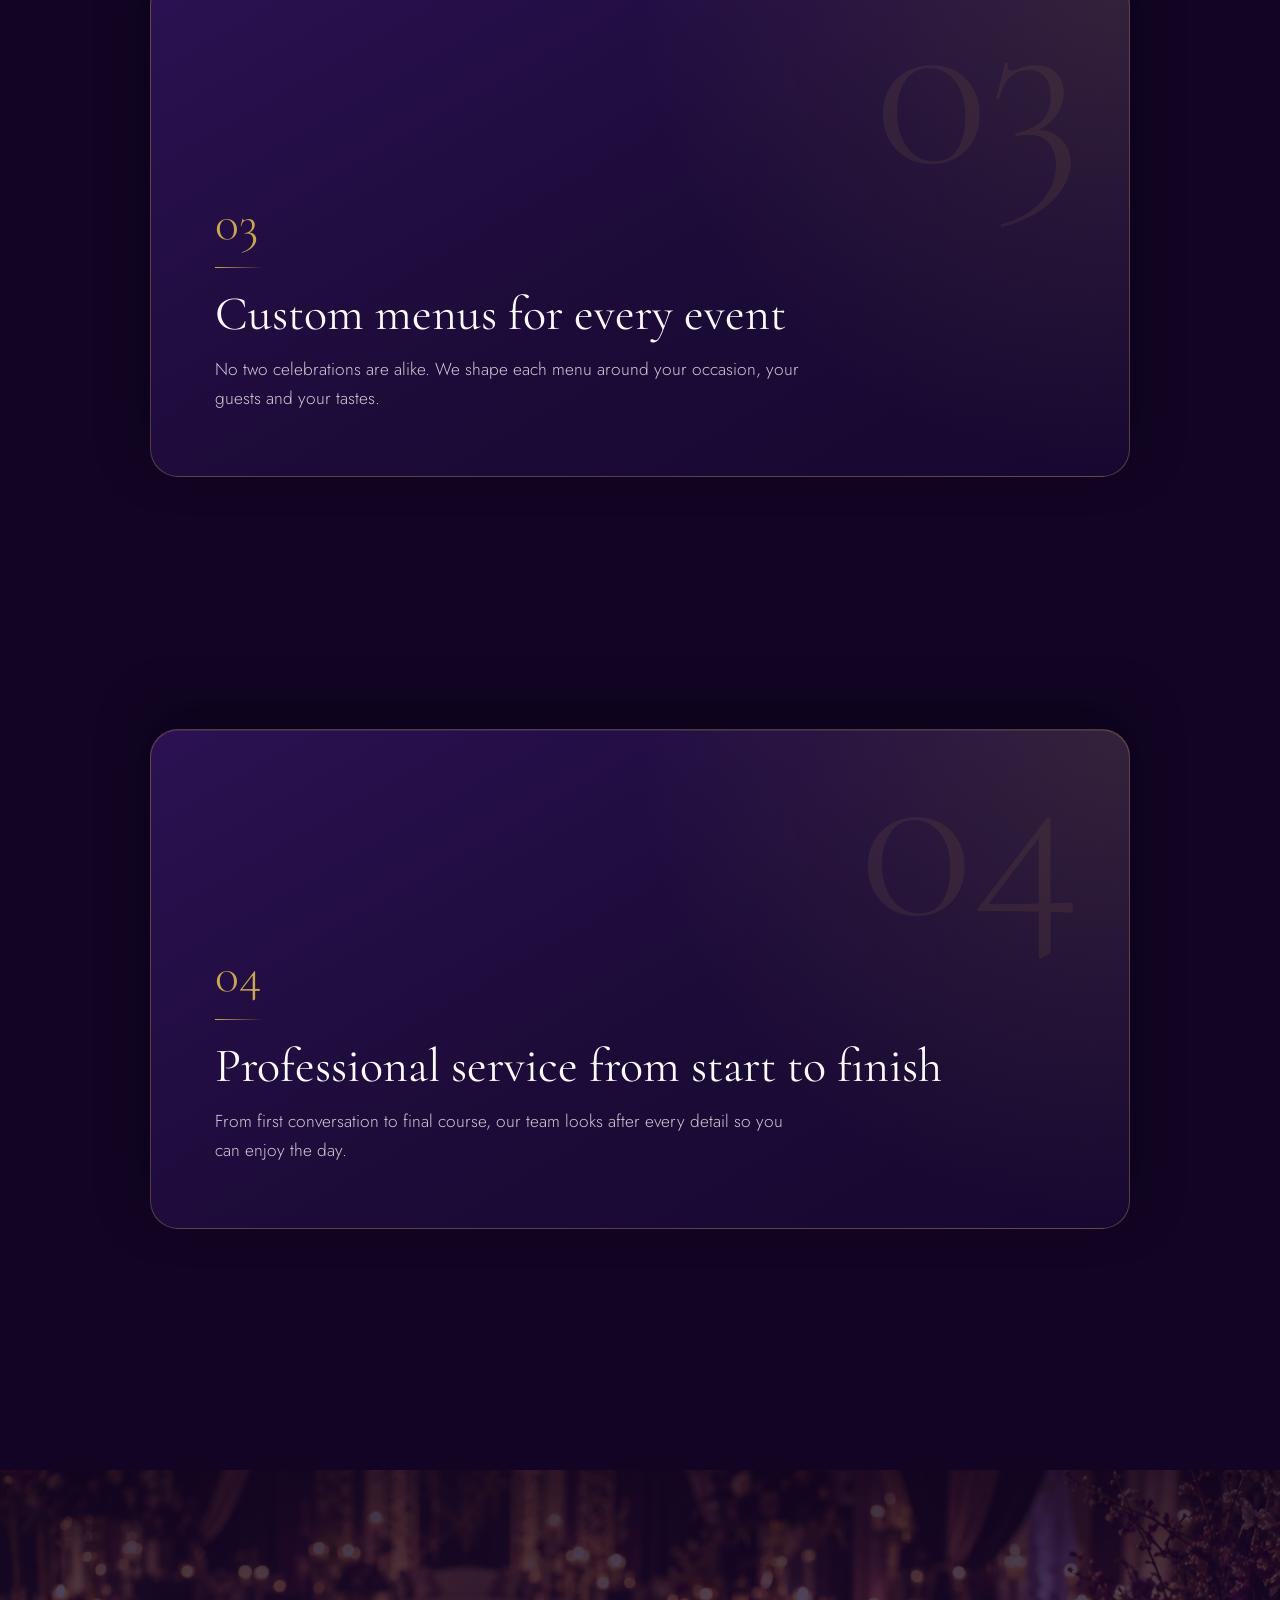
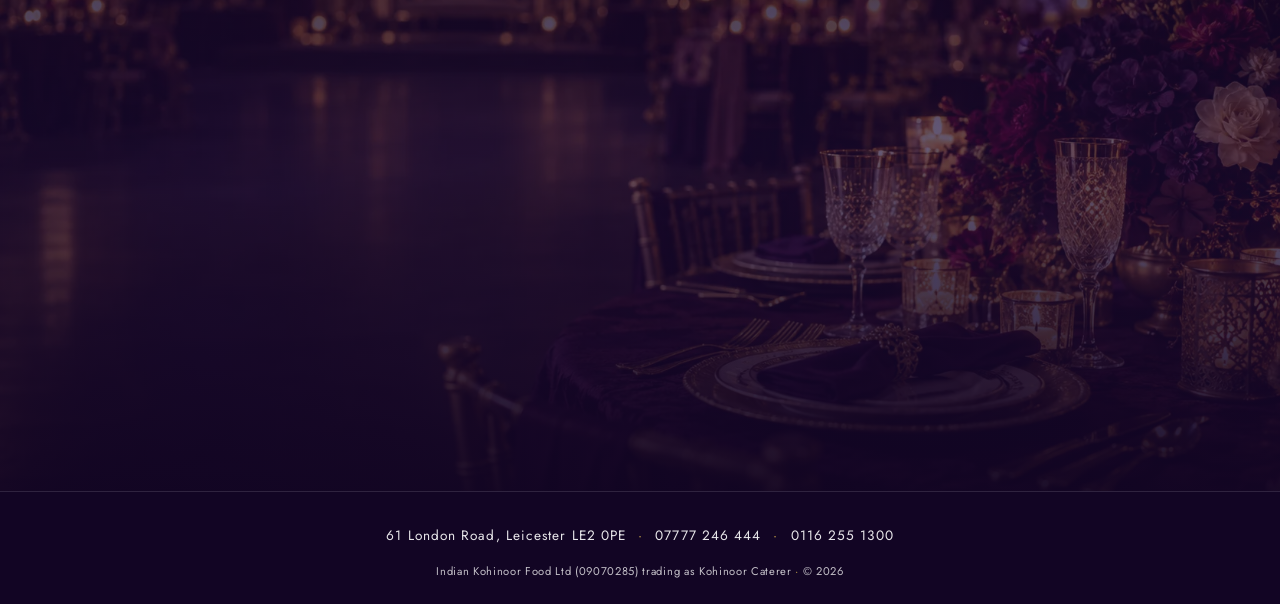
==== commit 7e2a64fd: "fix: restore Enquire hover glow and load About fonts without blocking render The infinite breatheGlo" ====
--- a/about.html
+++ b/about.html
@@ -30,7 +30,12 @@
   <!-- Fonts -->
   <link
     href="https://fonts.googleapis.com/css2?family=Cormorant+Garamond:ital,wght@0,300;0,400;0,500;1,300;1,400&family=Jost:wght@200;300;400;500;600&display=swap"
-    rel="stylesheet">
+    rel="stylesheet" media="print" onload="this.media='all'">
+  <noscript>
+    <link
+      href="https://fonts.googleapis.com/css2?family=Cormorant+Garamond:ital,wght@0,300;0,400;0,500;1,300;1,400&family=Jost:wght@200;300;400;500;600&display=swap"
+      rel="stylesheet">
+  </noscript>
 
   <!-- Favicon -->
   <link rel="icon" type="image/png" href="assets/images/KC.png">
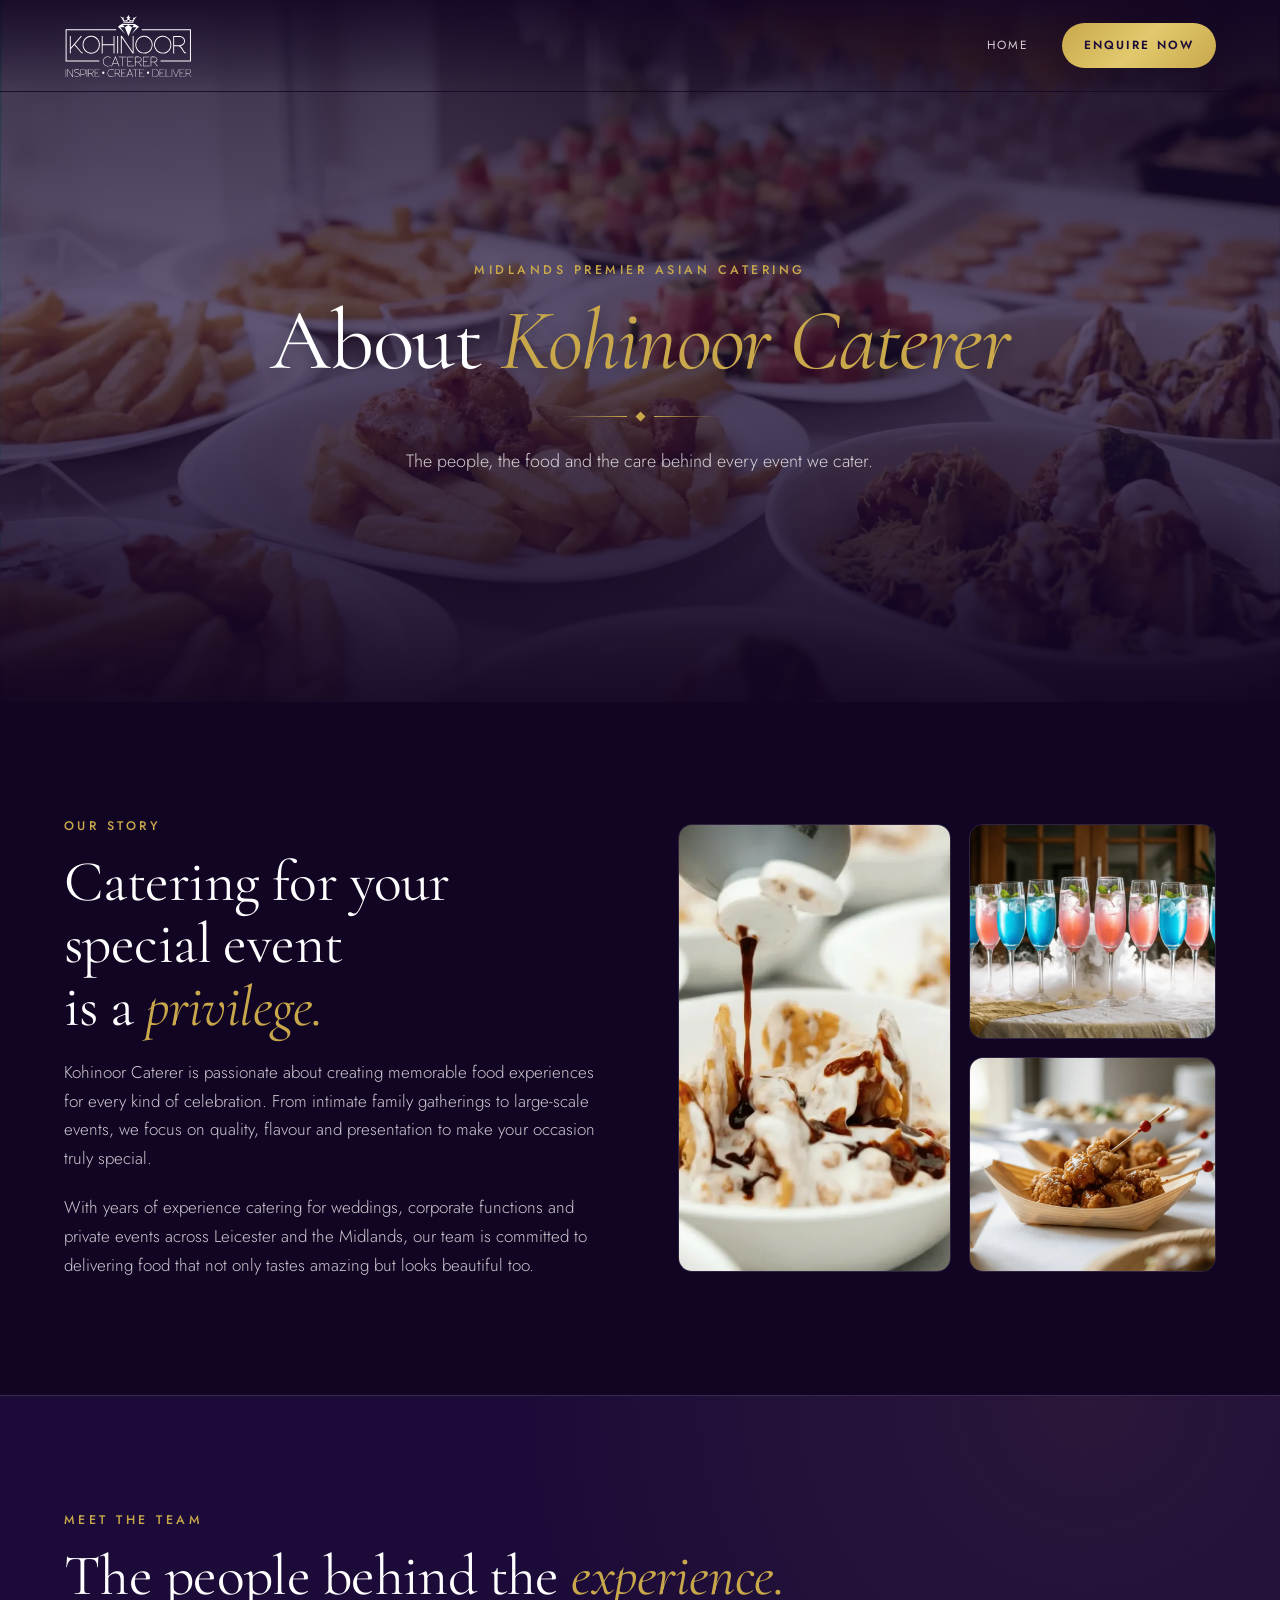
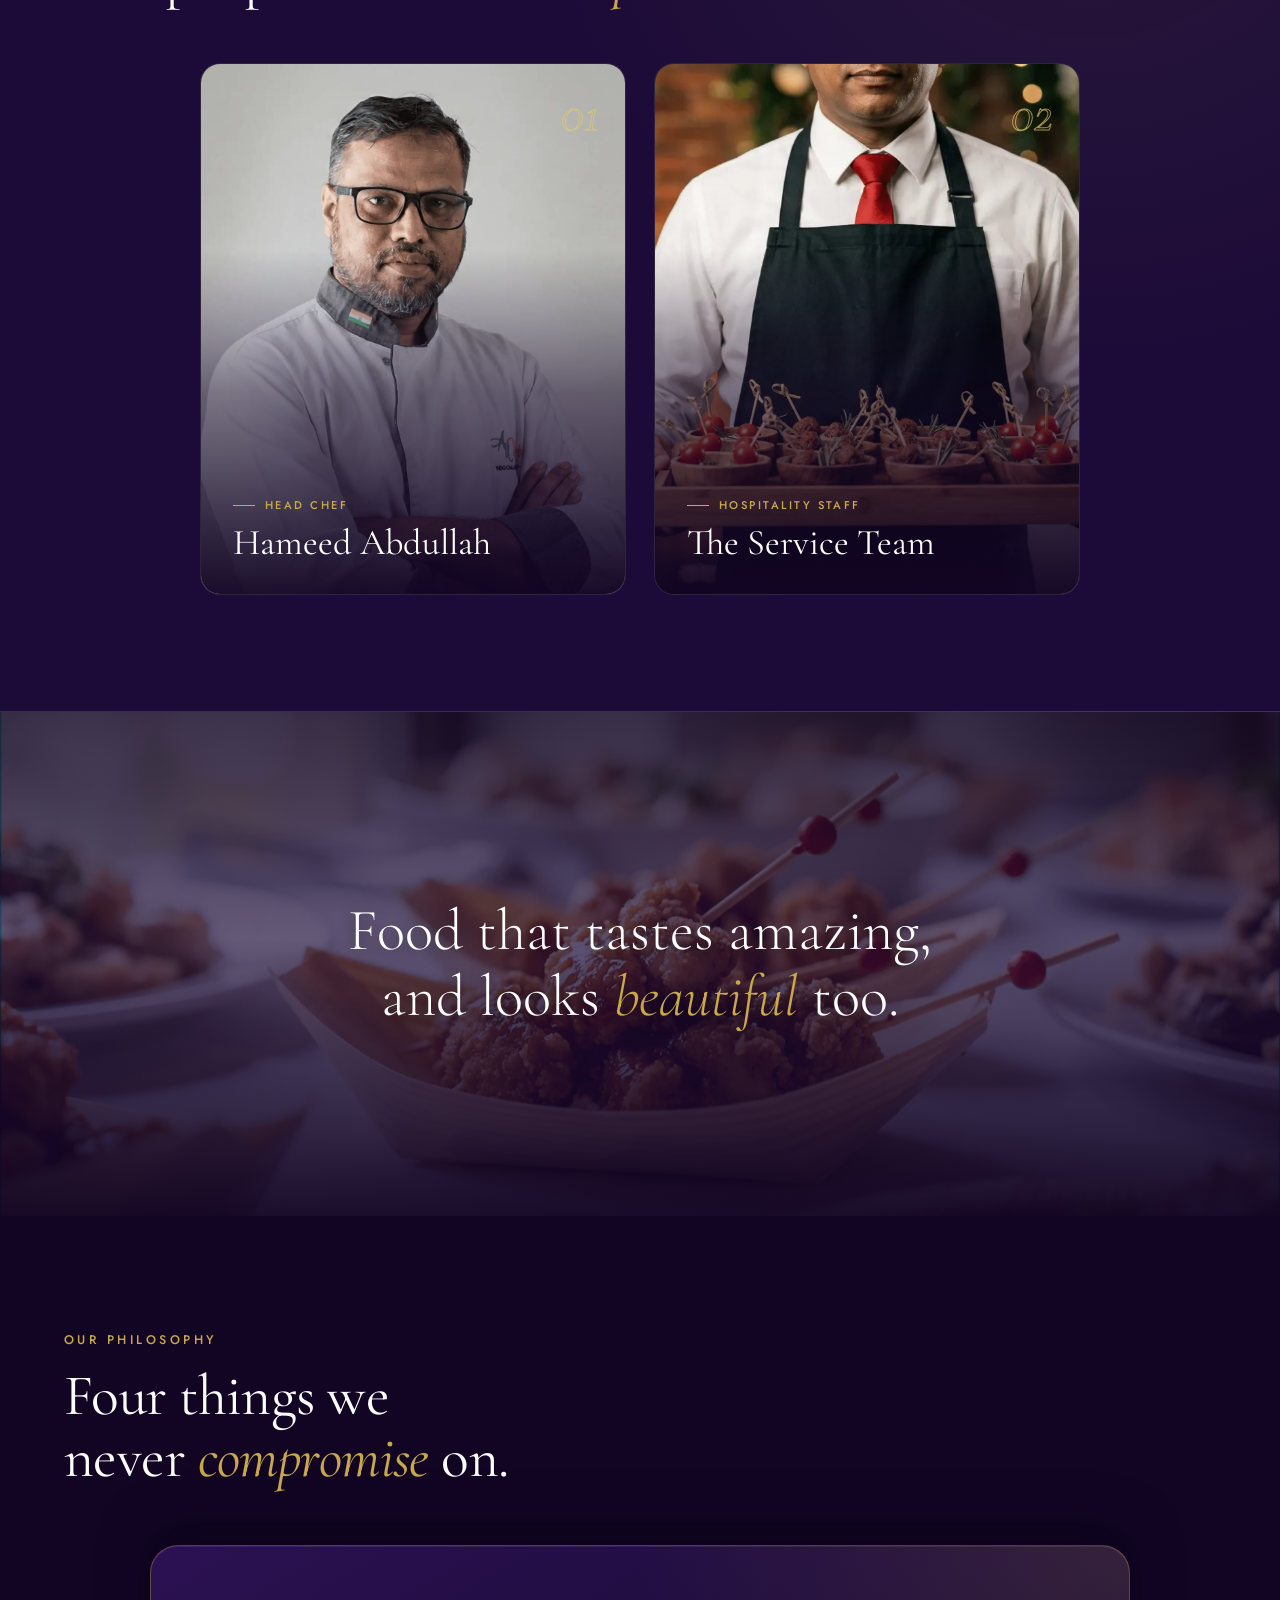
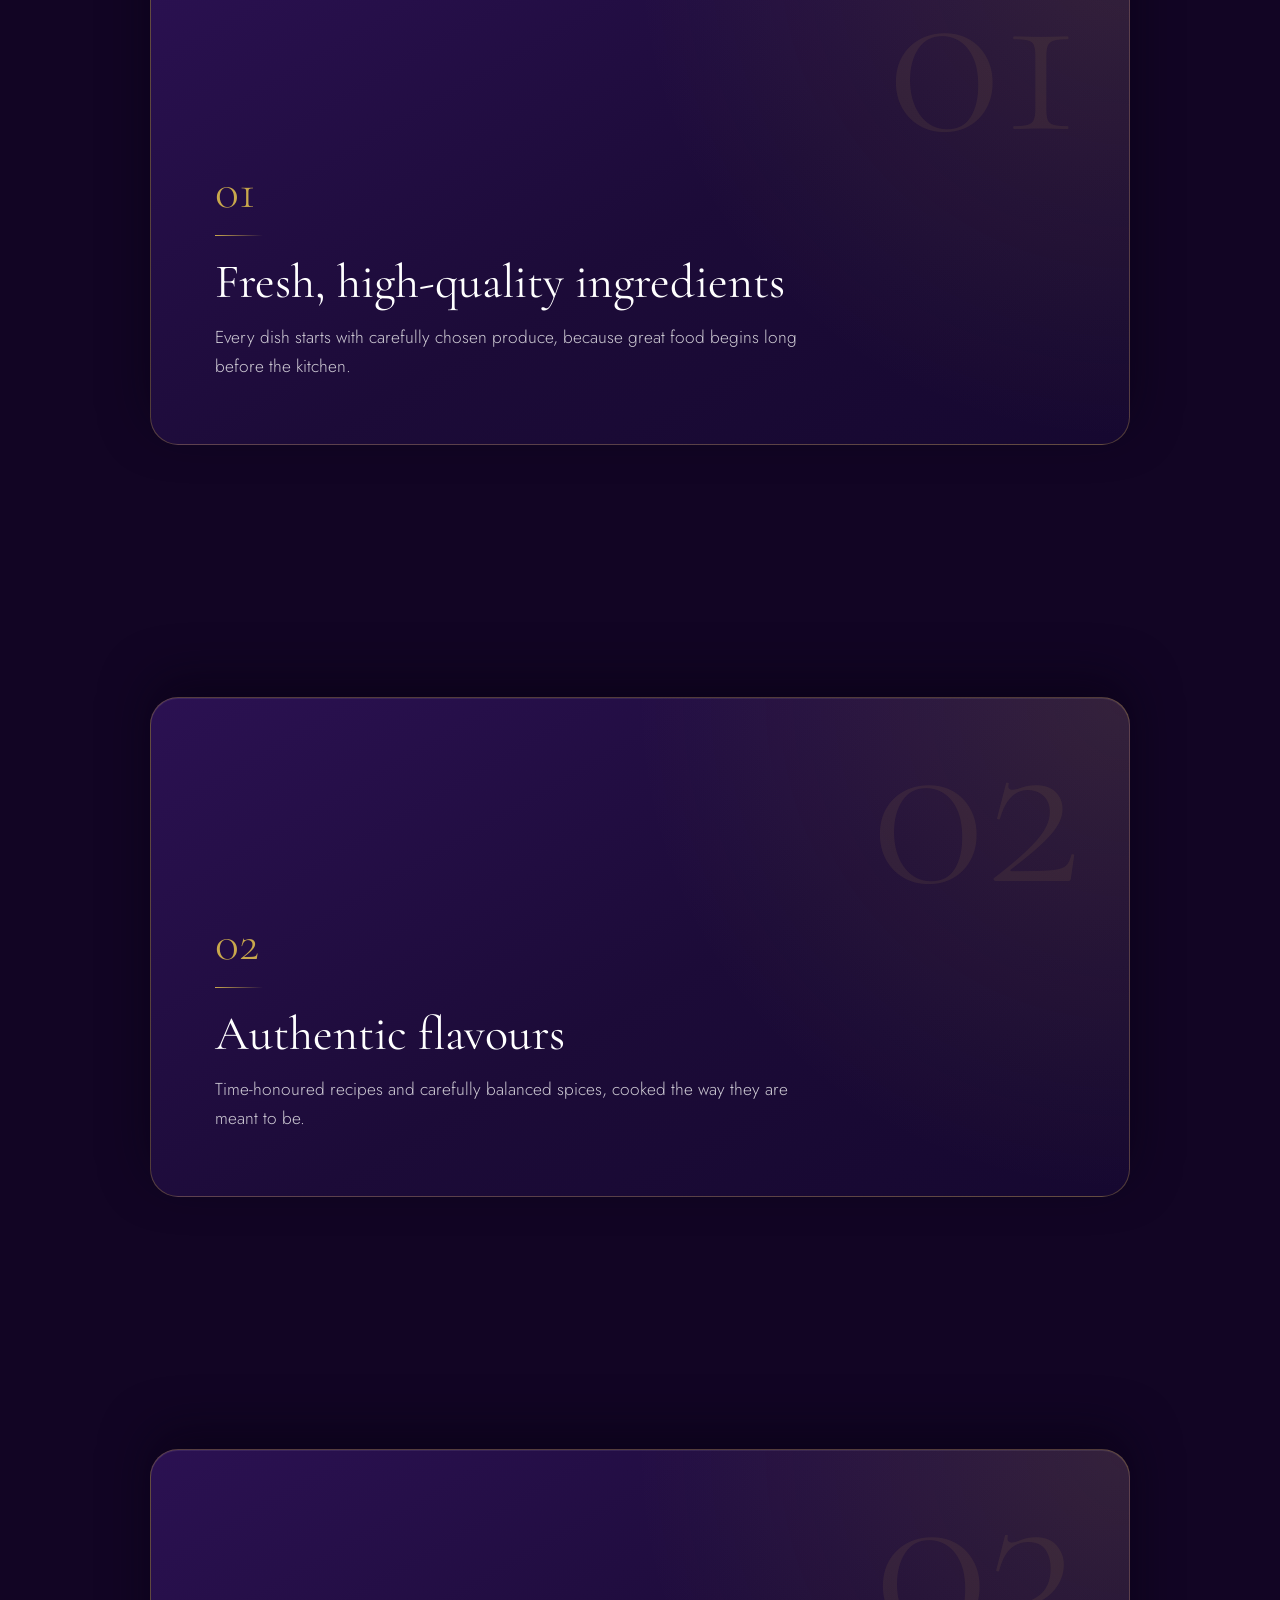
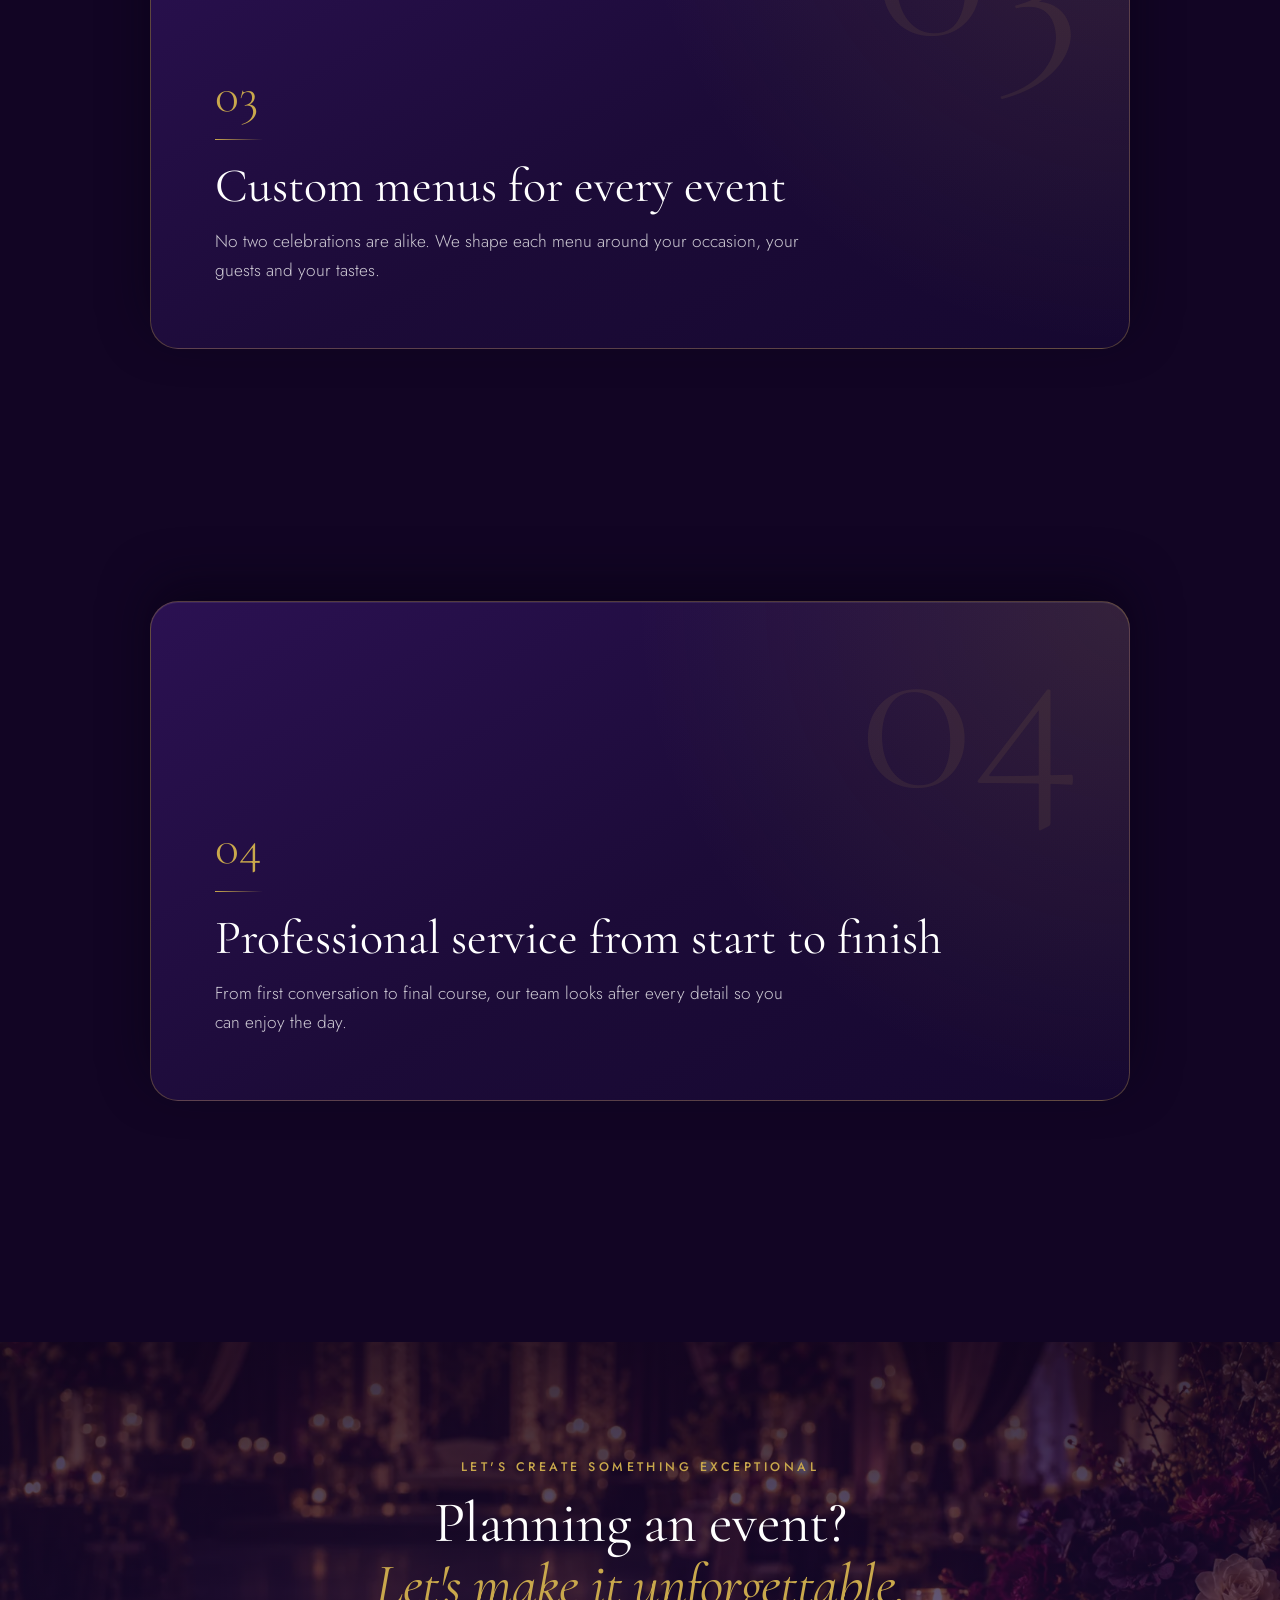
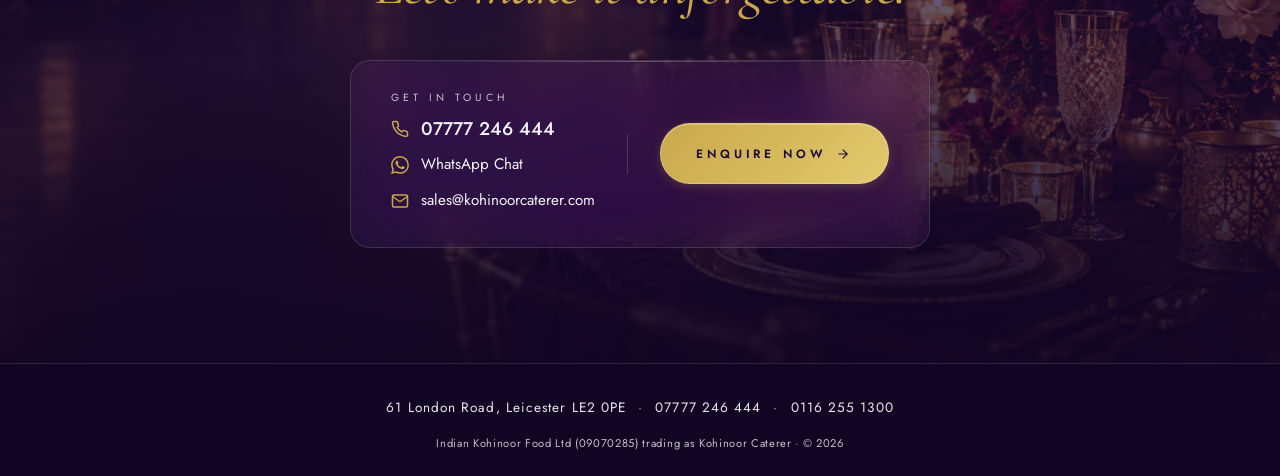
==== commit 958b70a5: "feat: remove Riaz from team and redesign team cards with interactive hover Drop the Event Coordinato" ====
--- a/about.html
+++ b/about.html
@@ -41,7 +41,7 @@
   <link rel="icon" type="image/png" href="assets/images/KC.png">
 
   <!-- Stylesheet -->
-  <link rel="stylesheet" href="assets/css/about.css?v=20260930-2">
+  <link rel="stylesheet" href="assets/css/about.css?v=20261004-1">
 
   <!-- Scroll reveals only hide content when JS is available -->
   <script>document.documentElement.classList.add('js');</script>
@@ -113,30 +113,27 @@
         </div>
         <ul class="team-grid">
           <li class="team-card reveal">
-            <img src="assets/images/team/hameed-abdullah.webp" alt="Hameed Abdullah" width="1449" height="1418"
-              loading="lazy">
-            <div class="team-body">
-              <h3>Hameed Abdullah</h3>
-              <p class="team-role">Head Chef</p>
-              <p>Leads the kitchen, shaping every menu and overseeing each dish from preparation to service.</p>
+            <div class="team-card-inner">
+              <img src="assets/images/team/hameed-abdullah.webp" alt="Hameed Abdullah" width="1449" height="1418"
+                loading="lazy">
+              <span class="team-index" aria-hidden="true">01</span>
+              <div class="team-body">
+                <p class="team-role">Head Chef</p>
+                <h3>Hameed Abdullah</h3>
+                <p class="team-bio">Leads the kitchen, shaping every menu and overseeing each dish from preparation to service.</p>
+              </div>
             </div>
           </li>
           <li class="team-card reveal">
-            <img src="assets/images/team/riaz.webp" alt="Riaz with the kitchen team, plating canapés" width="2560"
-              height="1429" loading="lazy">
-            <div class="team-body">
-              <h3>Riaz</h3>
-              <p class="team-role">Event Coordinator</p>
-              <p>Your point of contact from first enquiry to the day itself, keeping every detail on track.</p>
-            </div>
-          </li>
-          <li class="team-card reveal">
-            <img src="assets/images/team/service-team.webp" alt="A member of the service team carrying a tray of canapés"
-              width="1400" height="781" loading="lazy">
-            <div class="team-body">
-              <h3>The Service Team</h3>
-              <p class="team-role">Hospitality Staff</p>
-              <p>The friendly, professional team who look after you and your guests throughout the event.</p>
+            <div class="team-card-inner">
+              <img src="assets/images/team/service-team.webp" alt="A member of the service team carrying a tray of canapés"
+                width="1400" height="781" loading="lazy">
+              <span class="team-index" aria-hidden="true">02</span>
+              <div class="team-body">
+                <p class="team-role">Hospitality Staff</p>
+                <h3>The Service Team</h3>
+                <p class="team-bio">The friendly, professional team who look after you and your guests throughout the event.</p>
+              </div>
             </div>
           </li>
         </ul>
--- a/assets/css/about.css
+++ b/assets/css/about.css
@@ -361,53 +361,142 @@
   margin-inline: auto;
 }
 
+/* Outer li carries the scroll reveal; the inner wrapper carries the tilt */
 .team-card {
-  display: flex;
-  flex-direction: column;
-  background: rgba(255, 255, 255, 0.04);
+  perspective: 1000px;
+}
+.team-card-inner {
+  --rx: 0deg;
+  --ry: 0deg;
+  --mx: 50%;
+  --my: 30%;
+  position: relative;
+  isolation: isolate;
+  aspect-ratio: 4 / 5;
+  border-radius: 20px;
+  overflow: hidden;
+  background: var(--purple-deep);
   border: 1px solid var(--hairline);
-  border-radius: 16px;
-  overflow: hidden;
-}
-.team-card img {
+  transform: rotateX(var(--rx)) rotateY(var(--ry));
+  transition: transform 0.5s cubic-bezier(0.22, 0.61, 0.36, 1), border-color 0.4s ease, box-shadow 0.4s ease;
+}
+.team-card-inner.is-tilting {
+  transition: transform 0.12s linear, border-color 0.4s ease, box-shadow 0.4s ease;
+}
+.team-card-inner img {
+  position: absolute;
+  inset: 0;
   width: 100%;
-  height: auto;
-  aspect-ratio: 4 / 3;
+  height: 100%;
   object-fit: cover;
   object-position: center 22%;
+  z-index: -2;
+  transition: transform 0.9s cubic-bezier(0.22, 0.61, 0.36, 1), filter 0.6s ease;
+}
+/* Shade for legibility + gold spotlight that follows the pointer */
+.team-card-inner::before,
+.team-card-inner::after {
+  content: '';
+  position: absolute;
+  inset: 0;
+  pointer-events: none;
+}
+.team-card-inner::before {
+  z-index: -1;
+  background: linear-gradient(to top, rgba(18, 5, 36, 0.96) 0%, rgba(18, 5, 36, 0.55) 38%, rgba(18, 5, 36, 0) 65%);
+}
+.team-card-inner::after {
+  background: radial-gradient(circle at var(--mx) var(--my), rgba(226, 201, 109, 0.22), transparent 45%);
+  opacity: 0;
+  transition: opacity 0.4s ease;
+}
+
+.team-index {
+  position: absolute;
+  top: clamp(16px, 2vw, 24px);
+  right: clamp(18px, 2.2vw, 26px);
+  font-family: var(--serif);
+  font-style: italic;
+  font-size: clamp(2.4rem, 2rem + 1.6vw, 3.4rem);
+  line-height: 1;
+  color: transparent;
+  -webkit-text-stroke: 1px rgba(226, 201, 109, 0.7);
+  transition: color 0.4s ease, transform 0.5s cubic-bezier(0.22, 0.61, 0.36, 1);
 }
 
 .team-body {
-  padding: clamp(18px, 2.4vw, 28px);
-}
-.team-body h3 {
-  font-family: var(--serif);
-  font-weight: 400;
-  font-size: clamp(1.5rem, 1.2rem + 1vw, 2rem);
-  line-height: 1.15;
+  position: absolute;
+  inset: auto 0 0;
+  padding: clamp(20px, 2.6vw, 32px);
 }
 .team-role {
-  margin-top: 6px;
+  display: inline-flex;
+  align-items: center;
+  gap: 10px;
   font-weight: 500;
   font-size: 0.7rem;
   letter-spacing: 0.22em;
   text-transform: uppercase;
   color: var(--gold);
 }
-.team-body p:last-child {
+.team-role::before {
+  content: '';
+  width: 22px;
+  height: 1px;
+  background: var(--gold);
+  transition: width 0.5s cubic-bezier(0.22, 0.61, 0.36, 1);
+}
+.team-body h3 {
+  margin-top: 8px;
+  font-family: var(--serif);
+  font-weight: 400;
+  font-size: clamp(1.7rem, 1.3rem + 1.2vw, 2.3rem);
+  line-height: 1.1;
+}
+.team-bio {
   margin-top: 12px;
   font-size: 0.94rem;
   line-height: 1.65;
   color: var(--muted);
 }
 
+/* Hover-capable devices: bio is tucked away and revealed on hover/focus */
+@media (hover: hover) and (pointer: fine) {
+  .team-bio {
+    display: grid;
+    max-height: 0;
+    margin-top: 0;
+    opacity: 0;
+    transform: translateY(10px);
+    transition: max-height 0.5s ease, margin-top 0.5s ease, opacity 0.4s ease, transform 0.5s ease;
+  }
+  .team-card-inner:hover,
+  .team-card:focus-within .team-card-inner {
+    border-color: rgba(201, 168, 76, 0.55);
+    box-shadow: 0 30px 60px -20px rgba(0, 0, 0, 0.6), 0 0 40px -10px rgba(201, 168, 76, 0.35);
+  }
+  .team-card-inner:hover::after { opacity: 1; }
+  .team-card-inner:hover img {
+    transform: scale(1.07);
+    filter: saturate(1.1);
+  }
+  .team-card-inner:hover .team-index {
+    color: rgba(226, 201, 109, 0.9);
+    transform: translateY(-4px);
+  }
+  .team-card-inner:hover .team-role::before { width: 44px; }
+  .team-card-inner:hover .team-bio {
+    max-height: 8em;
+    margin-top: 12px;
+    opacity: 1;
+    transform: none;
+  }
+}
+
 @media (min-width: 760px) {
   .team-grid {
-    grid-template-columns: repeat(3, minmax(0, 1fr));
-    max-width: none;
-  }
-  .team-card img {
-    aspect-ratio: 4 / 5;
+    grid-template-columns: repeat(2, minmax(0, 1fr));
+    max-width: 880px;
   }
 }
 
